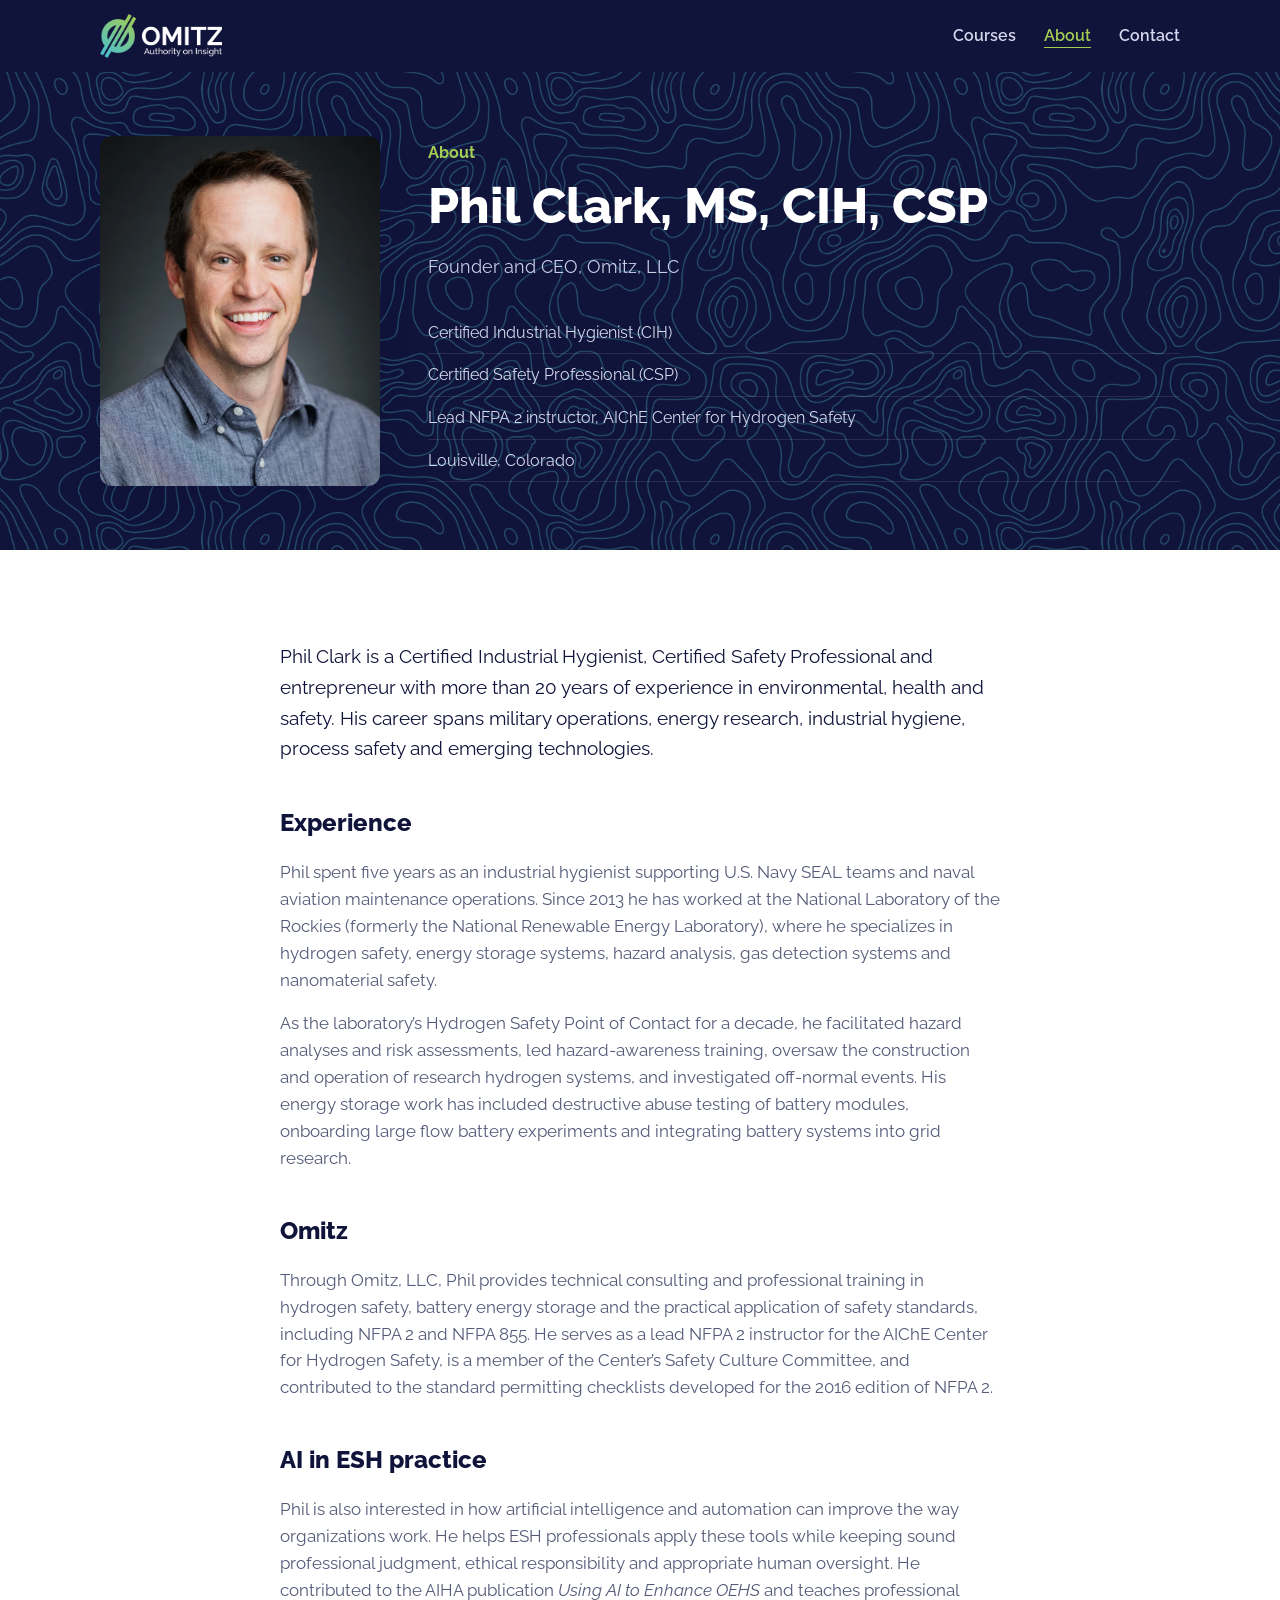
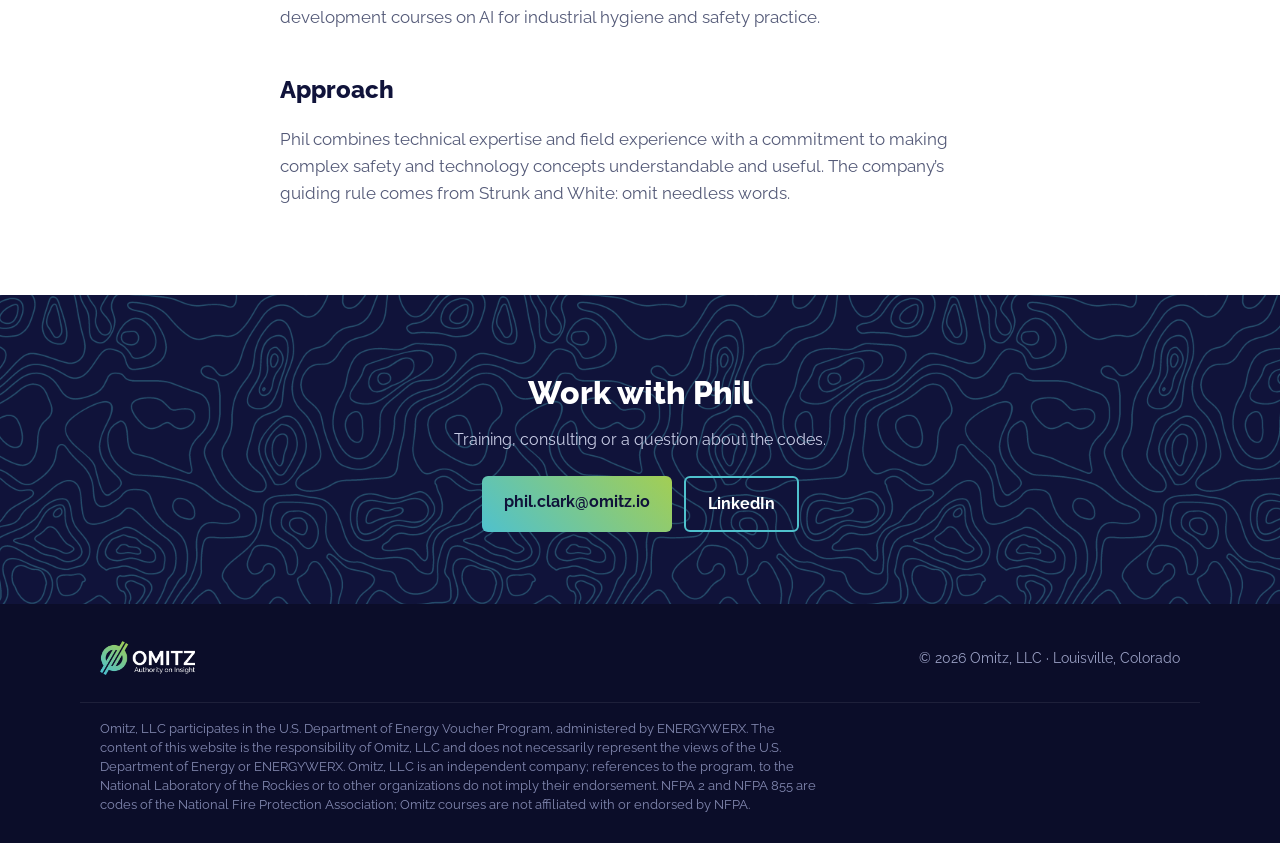
==== about.html @ b2343c56 "Professional rewrite: deeper course pages, about page, DOE Voucher disclaimer Co-Authored-By: Claude" ====
<!doctype html>
<html lang="en">
<head>
  <meta charset="utf-8">
  <meta name="viewport" content="width=device-width, initial-scale=1">
  <title>About Phil Clark, MS, CIH, CSP | Omitz</title>
  <meta name="description" content="Phil Clark, MS, CIH, CSP, founder and CEO of Omitz, LLC: more than 20 years in environmental, health and safety, specializing in hydrogen safety and energy storage.">
  <meta property="og:title" content="About Phil Clark | Omitz">
  <meta property="og:description" content="Founder and CEO of Omitz, LLC. Certified Industrial Hygienist and Certified Safety Professional specializing in hydrogen safety and energy storage.">
  <meta property="og:type" content="profile">
  <meta property="og:url" content="https://omitz.io/about.html">
  <meta property="og:image" content="https://omitz.io/assets/phil-clark.webp">
  <link rel="canonical" href="https://omitz.io/about.html">
  <link rel="icon" type="image/png" href="assets/favicon.png">
  <link rel="preconnect" href="https://fonts.googleapis.com">
  <link rel="preconnect" href="https://fonts.gstatic.com" crossorigin>
  <link href="https://fonts.googleapis.com/css2?family=Raleway:wght@400;600;700;800&display=swap" rel="stylesheet">
  <link rel="stylesheet" href="style.css">
</head>
<body>
  <a class="skip-link" href="#main">Skip to content</a>
  <header class="site-header">
    <div class="wrap">
      <a class="logo" href="index.html"><img src="assets/logo-white.png" alt="Omitz, Authority on Insight" width="160" height="57"></a>
      <nav aria-label="Main navigation">
        <a href="training.html">Courses</a>
        <a href="about.html" aria-current="page">About</a>
        <a href="#contact">Contact</a>
      </nav>
    </div>
  </header>
  <main id="main">
    <section class="hero bio-hero">
      <div class="wrap bio-grid">
        <img class="headshot" src="assets/phil-clark.webp" alt="Phil Clark" width="800" height="1200" fetchpriority="high">
        <div>
          <p class="eyebrow">About</p>
          <h1>Phil Clark, MS, CIH, CSP</h1>
          <p class="lede">Founder and CEO, Omitz, LLC</p>
          <ul class="bio-facts">
            <li>Certified Industrial Hygienist (CIH)</li>
            <li>Certified Safety Professional (CSP)</li>
            <li>Lead NFPA 2 instructor, AIChE Center for Hydrogen Safety</li>
            <li>Louisville, Colorado</li>
          </ul>
        </div>
      </div>
    </section>

    <section class="bio">
      <div class="wrap bio-body">
        <p>Phil Clark is a Certified Industrial Hygienist, Certified Safety Professional and entrepreneur with more than 20 years of experience in environmental, health and safety. His career spans military operations, energy research, industrial hygiene, process safety and emerging technologies.</p>

        <h2>Experience</h2>
        <p>Phil spent five years as an industrial hygienist supporting U.S. Navy SEAL teams and naval aviation maintenance operations. Since 2013 he has worked at the National Laboratory of the Rockies (formerly the National Renewable Energy Laboratory), where he specializes in hydrogen safety, energy storage systems, hazard analysis, gas detection systems and nanomaterial safety.</p>
        <p>As the laboratory&rsquo;s Hydrogen Safety Point of Contact for a decade, he facilitated hazard analyses and risk assessments, led hazard-awareness training, oversaw the construction and operation of research hydrogen systems, and investigated off-normal events. His energy storage work has included destructive abuse testing of battery modules, onboarding large flow battery experiments and integrating battery systems into grid research.</p>

        <h2>Omitz</h2>
        <p>Through Omitz, LLC, Phil provides technical consulting and professional training in hydrogen safety, battery energy storage and the practical application of safety standards, including NFPA 2 and NFPA 855. He serves as a lead NFPA 2 instructor for the AIChE Center for Hydrogen Safety, is a member of the Center&rsquo;s Safety Culture Committee, and contributed to the standard permitting checklists developed for the 2016 edition of NFPA 2.</p>

        <h2>AI in ESH practice</h2>
        <p>Phil is also interested in how artificial intelligence and automation can improve the way organizations work. He helps ESH professionals apply these tools while keeping sound professional judgment, ethical responsibility and appropriate human oversight. He contributed to the AIHA publication <em>Using AI to Enhance OEHS</em> and teaches professional development courses on AI for industrial hygiene and safety practice.</p>

        <h2>Approach</h2>
        <p>Phil combines technical expertise and field experience with a commitment to making complex safety and technology concepts understandable and useful. The company&rsquo;s guiding rule comes from Strunk and White: omit needless words.</p>
      </div>
    </section>

    <section id="contact" class="contact">
      <div class="wrap">
        <h2>Work with Phil</h2>
        <p>Training, consulting or a question about the codes.</p>
        <div class="actions centered">
          <a class="button" href="mailto:phil.clark@omitz.io">phil.clark@omitz.io</a>
          <a class="button ghost" href="https://www.linkedin.com/in/omitz">LinkedIn</a>
        </div>
      </div>
    </section>
  </main>
  <footer class="site-footer">
    <div class="wrap">
      <a href="index.html"><img src="assets/logo-white.png" alt="Omitz home" width="120" height="43"></a>
      <p>&copy; <span id="year">2026</span> Omitz, LLC &middot; Louisville, Colorado</p>
    </div>
    <div class="wrap footer-note">
      <p>Omitz, LLC participates in the U.S. Department of Energy Voucher Program, administered by ENERGYWERX. The content of this website is the responsibility of Omitz, LLC and does not necessarily represent the views of the U.S. Department of Energy or ENERGYWERX. Omitz, LLC is an independent company; references to the program, to the National Laboratory of the Rockies or to other organizations do not imply their endorsement. NFPA 2 and NFPA 855 are codes of the National Fire Protection Association; Omitz courses are not affiliated with or endorsed by NFPA.</p>
    </div>
  </footer>
  <script>document.getElementById('year').textContent = new Date().getFullYear();</script>
</body>
</html>
---- style.css ----
:root {
  --navy: #10133A;
  --navy-2: #181c4d;
  --green: #A3CE53;
  --teal: #4FC1CD;
  --grad: linear-gradient(45deg, var(--teal), var(--green));
  --ink: #10133A;
  --muted: #545a78;
  --bg: #ffffff;
  --panel: #f4f7f8;
  --line: #e1e6ea;
  --max: 1120px;
}
* { box-sizing: border-box; }
html { scroll-padding-top: 96px; }
:focus-visible { outline: 3px solid var(--teal); outline-offset: 4px; }
.skip-link { position: fixed; top: 8px; left: 8px; z-index: 20; padding: 10px 16px; background: #fff; transform: translateY(-160%); }
.skip-link:focus { transform: translateY(0); }
body {
  margin: 0;
  font-family: "Raleway", system-ui, -apple-system, "Segoe UI", Roboto, sans-serif;
  color: var(--ink);
  background: var(--bg);
  line-height: 1.6;
}
img { max-width: 100%; display: block; }
a { color: #1f8c97; }
.wrap { max-width: var(--max); margin: 0 auto; padding: 0 20px; }

.site-header { background: var(--navy); position: sticky; top: 0; z-index: 10; }
.site-header .wrap { display: flex; align-items: center; justify-content: space-between; height: 72px; }
.logo img { height: 44px; width: auto; }
nav a { margin-left: 24px; color: #d6d9ee; text-decoration: none; font-weight: 600; }
nav a:hover { color: var(--green); }
nav a[aria-current="page"] { color: var(--green); text-decoration: underline; text-underline-offset: 6px; }

.hero {
  background: url("assets/topo.png") center / 900px repeat, var(--navy);
  color: #fff;
  padding: 80px 0;
}
.hero-grid { display: grid; grid-template-columns: 1.4fr 1fr; gap: 48px; align-items: center; }
.hero-img { justify-self: center; max-height: 420px; width: auto; height: auto; border-radius: 12px; filter: drop-shadow(0 20px 40px rgba(0,0,0,.35)); }
.eyebrow { color: var(--green); font-weight: 700; margin: 0 0 12px; }
h1 { font-size: clamp(2rem, 4.2vw, 3.1rem); line-height: 1.15; margin: 0 0 18px; font-weight: 800; }
.grad { background: var(--grad); -webkit-background-clip: text; background-clip: text; color: transparent; }
.lede { font-size: 1.15rem; color: #c9cde6; max-width: 56ch; margin: 0 0 30px; }
.actions { display: flex; flex-wrap: wrap; gap: 12px; }
.button { display: inline-block; padding: 13px 22px; border-radius: 6px; background: var(--grad); color: var(--navy); text-decoration: none; font-weight: 700; }
.button.ghost { background: transparent; color: #fff; border: 2px solid var(--teal); }

section { padding: 72px 0; }
.kicker { margin: 0 0 4px; color: #1f8c97; font-weight: 700; text-transform: uppercase; letter-spacing: .1em; font-size: .8rem; }
h2 { font-size: 2rem; margin: 0 0 28px; font-weight: 800; }

.cards { display: grid; grid-template-columns: repeat(auto-fit, minmax(290px, 1fr)); gap: 24px; }
.card { border: 1px solid var(--line); border-radius: 12px; overflow: hidden; background: #fff; display: flex; flex-direction: column; box-shadow: 0 2px 10px rgba(16,19,58,.05); }
.card > img, .card-art { height: 190px; width: 100%; object-fit: cover; }
.card-art { background: url("assets/topo.png") center / 500px, var(--navy); display: grid; place-items: center; }
.card-art img { height: 116px; width: auto; }
.card-body { padding: 22px 24px 24px; border-top: 4px solid; border-image: var(--grad) 1; flex: 1; }
.card h3 { margin: 4px 0 10px; font-size: 1.2rem; font-weight: 700; }
.card p { margin: 0 0 12px; color: var(--muted); }
.card .tag { font-size: .78rem; text-transform: uppercase; letter-spacing: .1em; color: #1f8c97; font-weight: 700; }
.card .formats { color: var(--ink); font-weight: 600; font-size: .95rem; }

.insight { background: var(--panel); }
.insight-grid { display: grid; grid-template-columns: 1fr 1fr; gap: 28px; }
figure { margin: 0; }
figure img { border-radius: 12px; width: 100%; height: auto; aspect-ratio: 16 / 10; object-fit: cover; background: var(--navy); }
figcaption { margin-top: 10px; color: var(--muted); font-size: .95rem; }

.about-grid { display: grid; grid-template-columns: auto 1fr; gap: 40px; align-items: center; }
.about p { max-width: 65ch; font-size: 1.05rem; color: var(--muted); }
.about h2 { margin-bottom: 12px; }

.contact { background: url("assets/topo.png") center / 900px, var(--navy); color: #fff; text-align: center; }
.contact h2 { margin-bottom: 8px; }
.contact p { color: #c9cde6; margin: 0 0 24px; }

.site-footer { background: #0b0d29; color: #9aa0c4; padding: 28px 0; font-size: .9rem; }
.site-footer .wrap { display: flex; align-items: center; justify-content: space-between; gap: 16px; }
.site-footer img { height: 34px; width: auto; }
.site-footer .footer-note { display: block; margin-top: 18px; padding-top: 16px; border-top: 1px solid rgba(255,255,255,.08); }
.site-footer .footer-note p { margin: 0; max-width: 90ch; font-size: .8rem; line-height: 1.5; color: #8288b0; }

.training-hero h1 { max-width: 20ch; }
.training-hero .lede { max-width: 65ch; }
.course-nav { display: grid; grid-template-columns: repeat(3, 1fr); gap: 16px; margin-top: 36px; }
.course-nav a { margin: 0; padding: 20px; border: 1px solid #59618b; border-radius: 10px; background: var(--navy-2); color: #fff; font-size: 1.1rem; text-decoration: none; }
.course-nav span { display: block; margin-top: 4px; font-size: .85rem; color: #c9cde6; font-weight: 400; }
.course-nav a:hover { border-color: var(--teal); }
.course-grid { display: grid; grid-template-columns: 1.2fr 1fr; gap: 64px; align-items: center; }
.course-copy { min-width: 0; }
.course-copy h2 { line-height: 1.2; margin-bottom: 20px; }
.course-copy h3 { font-size: 1rem; margin: 24px 0 8px; }
.course-copy p { color: var(--muted); }
.course-copy .course-intro { font-size: 1.15rem; }
.course-copy .course-format { display: inline-block; margin: 0 0 8px; padding: 6px 12px; border-radius: 5px; background: #e8f3ed; color: var(--ink); font-size: .9rem; font-weight: 700; }
.course-topics { padding-left: 22px; color: var(--muted); }
.course-topics li { margin: 8px 0; }
.course-copy .button { margin-top: 12px; }
.course-panel { background: var(--panel); }
.course-formats { margin: 0; }
.course-formats > div { display: flex; justify-content: space-between; gap: 20px; padding: 12px 0; border-bottom: 1px solid var(--line); }
.course-formats dt { font-weight: 600; }
.course-formats dd { margin: 0; text-align: right; color: var(--muted); }
.course-visual img { aspect-ratio: 4 / 3; }
.course-brand { padding: 64px 36px; border-radius: 12px; background: url("assets/topo.png") center / 700px, var(--navy); color: #fff; }
.course-brand img { width: 100px; height: auto; margin-bottom: 28px; }
.course-brand p { margin: 0; font-size: clamp(1.7rem, 3vw, 2.5rem); font-weight: 800; line-height: 1.25; }
.course-question { align-self: center; margin-top: 12px; font-weight: 600; }

.actions.centered { justify-content: center; }

.credentials { padding: 36px 0; background: var(--navy-2); color: #fff; border-top: 1px solid rgba(255,255,255,.06); }
.credential-grid { display: grid; grid-template-columns: repeat(4, 1fr); gap: 28px; }
.credential-grid strong { display: block; font-size: 1.25rem; font-weight: 800; background: var(--grad); -webkit-background-clip: text; background-clip: text; color: transparent; }
.credential-grid span { display: block; margin-top: 4px; color: #c9cde6; font-size: .92rem; line-height: 1.45; }

.service-grid { display: grid; grid-template-columns: repeat(3, 1fr); gap: 32px; }
.service-grid article { padding-top: 20px; border-top: 4px solid; border-image: var(--grad) 1; }
.service-grid h3 { margin: 0 0 10px; font-size: 1.2rem; }
.service-grid p { margin: 0 0 14px; color: var(--muted); }
.service-grid a { font-weight: 700; }

.testimonials { padding: 56px 0; }
.quote-grid { display: grid; grid-template-columns: 1fr 1fr; gap: 32px; }
.quote-grid blockquote { margin: 0; padding: 4px 0 4px 24px; border-left: 4px solid var(--teal); }
.quote-grid p { margin: 0 0 10px; font-size: 1.2rem; font-weight: 600; line-height: 1.45; }
.quote-grid footer { color: var(--muted); font-size: .92rem; }

.headshot { border-radius: 12px; object-fit: cover; aspect-ratio: 4 / 5; height: auto; box-shadow: 0 10px 30px rgba(16,19,58,.18); }
.about-grid .headshot { width: 260px; }
.about-grid { align-items: start; }
.about .role { margin: -4px 0 16px; font-weight: 700; color: var(--ink); }
.about a { font-weight: 700; }

.outline { margin-top: 40px; border: 1px solid var(--line); border-radius: 10px; background: #fff; }
.outline summary { cursor: pointer; padding: 16px 22px; font-weight: 700; }
.outline dl { margin: 0; padding: 0 22px 18px; }
.outline dt { margin-top: 14px; font-weight: 700; }
.outline dd { margin: 4px 0 0; color: var(--muted); }
.pricing { display: grid; grid-template-columns: 1fr 1fr auto; gap: 28px; align-items: center; margin-top: 24px; padding: 22px 24px; border-radius: 10px; background: var(--navy); color: #fff; }
.pricing strong { display: block; font-size: 1.6rem; font-weight: 800; color: var(--green); }
.pricing span { display: block; color: #c9cde6; font-size: .92rem; line-height: 1.45; }

.course-brand span { display: block; margin: 16px 0 24px; color: #c9cde6; }
.course-brand .button { font-size: .95rem; }

.included { background: var(--panel); }
.included-grid { list-style: none; margin: 0; padding: 0; display: grid; grid-template-columns: repeat(4, 1fr); gap: 24px; }
.included-grid li { color: var(--muted); }
.included-grid strong { display: block; margin-bottom: 6px; color: var(--ink); }

.bio-hero { padding: 64px 0; }
.bio-grid { display: grid; grid-template-columns: 280px 1fr; gap: 48px; align-items: center; }
.bio-grid .headshot { width: 280px; }
.bio-facts { margin: 0; padding: 0; list-style: none; color: #d6d9ee; }
.bio-facts li { padding: 8px 0; border-bottom: 1px solid rgba(255,255,255,.1); }
.bio-body { max-width: 760px; }
.bio-body > p:first-child { font-size: 1.2rem; color: var(--ink); }
.bio-body p { color: var(--muted); font-size: 1.05rem; }
.bio-body h2 { margin: 40px 0 12px; font-size: 1.5rem; }

@media (max-width: 820px) {
  .hero-grid, .insight-grid, .course-grid { grid-template-columns: 1fr; }
  .course-grid { gap: 32px; }
  .hero-img { max-height: 300px; }
  .about-grid { grid-template-columns: 1fr; gap: 16px; }
  .about-grid > img { width: 80px; height: auto; }
  .about-grid .headshot { width: 200px; }
  .credential-grid, .included-grid { grid-template-columns: 1fr 1fr; }
  .service-grid, .quote-grid { grid-template-columns: 1fr; }
  .pricing { grid-template-columns: 1fr; gap: 16px; }
  .bio-grid { grid-template-columns: 1fr; gap: 28px; }
  .bio-grid .headshot { width: 200px; }
}
@media (max-width: 560px) {
  nav a { margin-left: 14px; font-size: .95rem; }
  .logo img { height: 34px; }
  .hero { padding: 52px 0; }
  .course-nav { grid-template-columns: 1fr; gap: 10px; }
  .course-nav a { padding: 14px 18px; }
  .course-formats > div { flex-direction: column; gap: 2px; }
  .course-formats dd { text-align: left; }
}
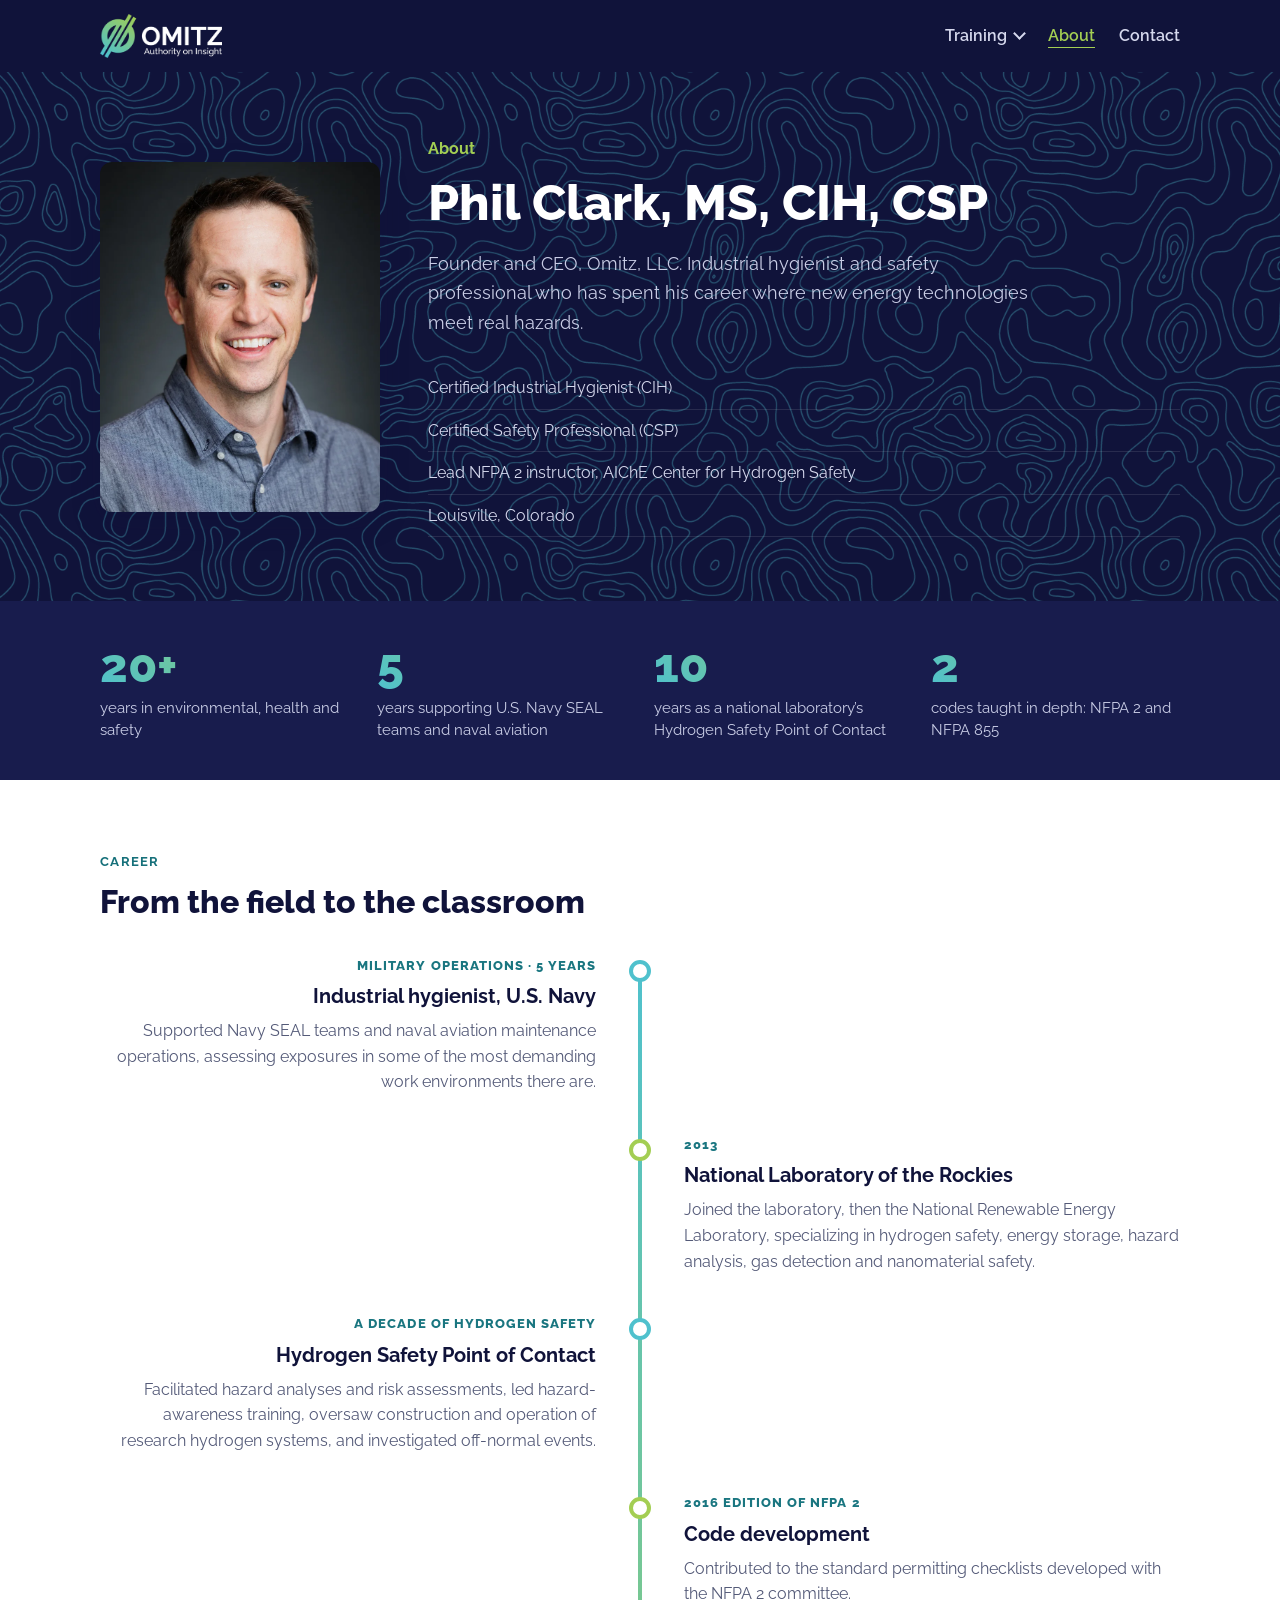
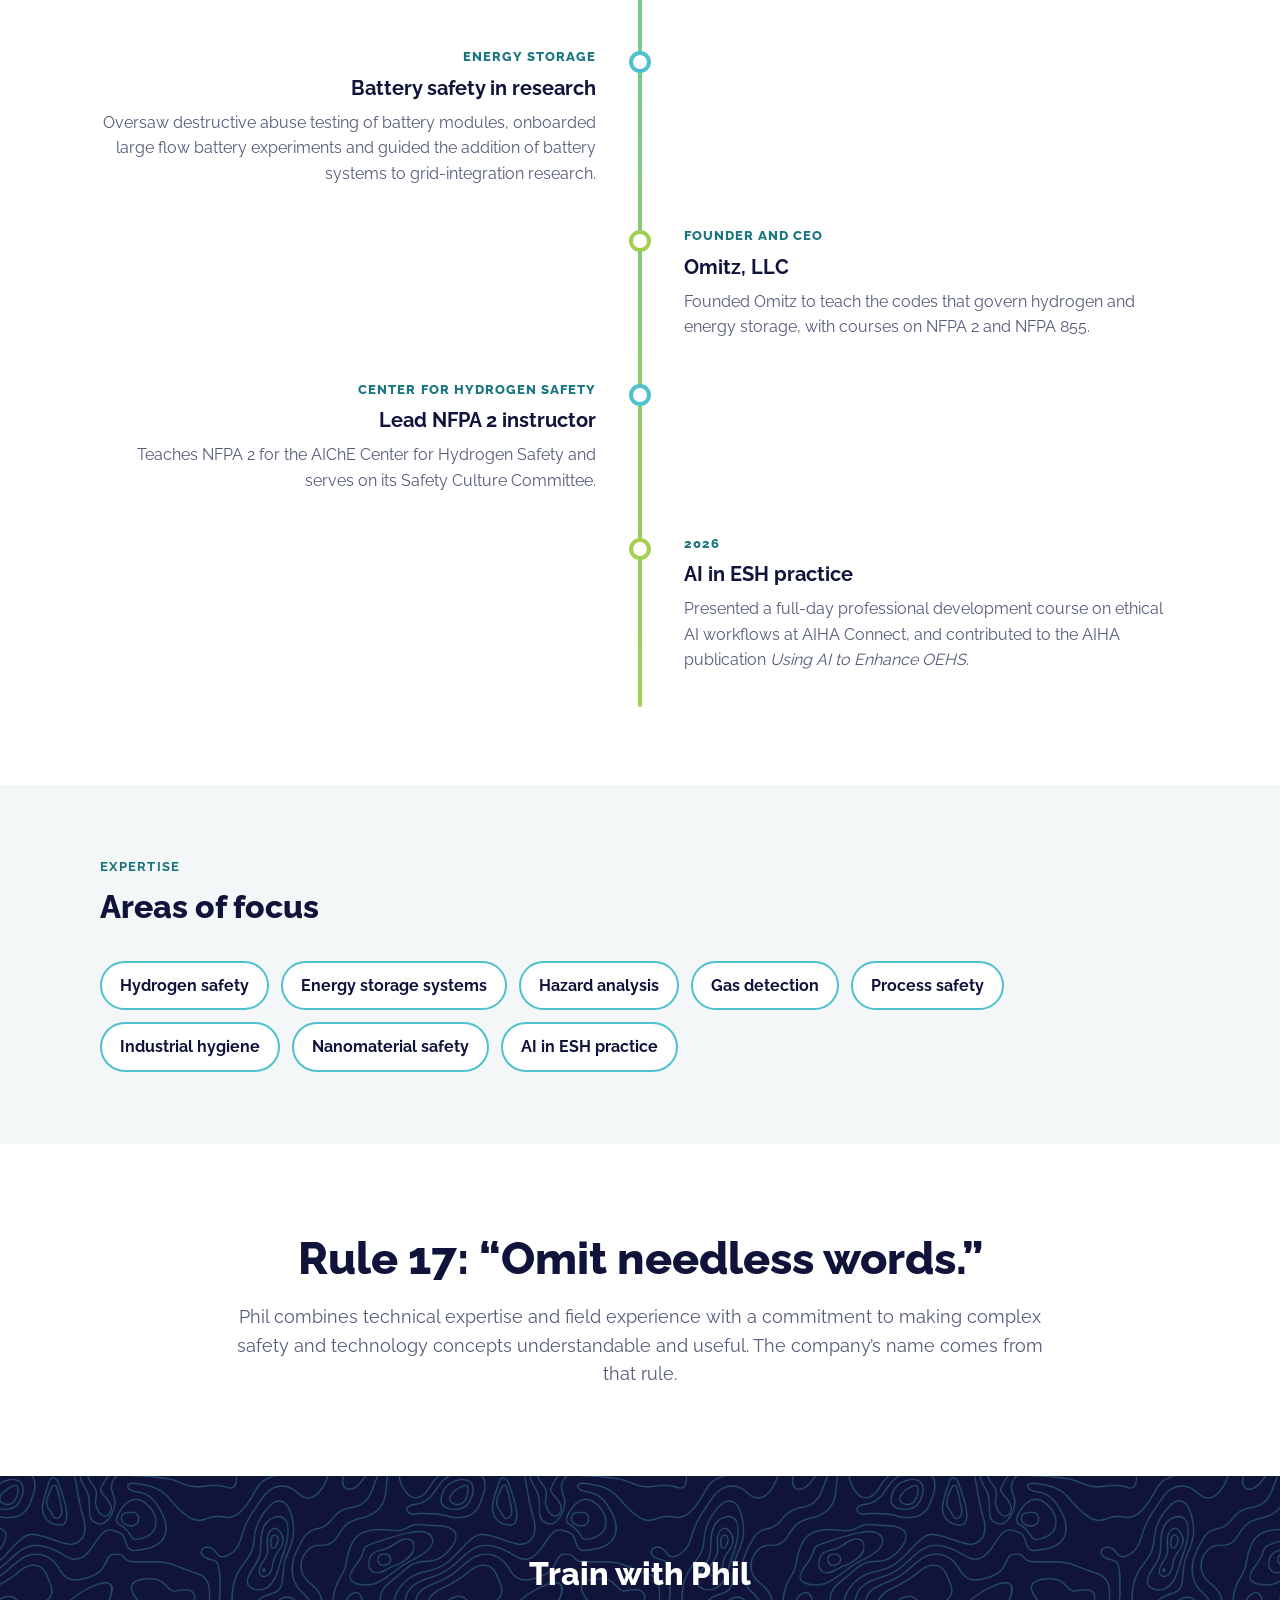
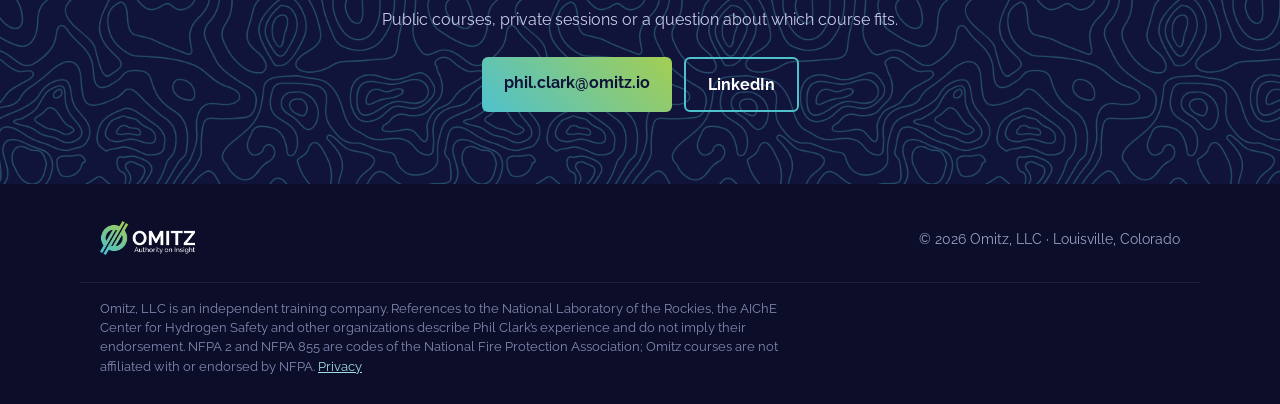
==== commit 359494ed: "Training-only site: course pages with Training menu, about timeline, privacy, accessibility and SEO " ====
--- a/about.html
+++ b/about.html
@@ -3,19 +3,91 @@
 <head>
   <meta charset="utf-8">
   <meta name="viewport" content="width=device-width, initial-scale=1">
-  <title>About Phil Clark, MS, CIH, CSP | Omitz</title>
-  <meta name="description" content="Phil Clark, MS, CIH, CSP, founder and CEO of Omitz, LLC: more than 20 years in environmental, health and safety, specializing in hydrogen safety and energy storage.">
-  <meta property="og:title" content="About Phil Clark | Omitz">
-  <meta property="og:description" content="Founder and CEO of Omitz, LLC. Certified Industrial Hygienist and Certified Safety Professional specializing in hydrogen safety and energy storage.">
-  <meta property="og:type" content="profile">
+  <title>Phil Clark, MS, CIH, CSP: Hydrogen and Energy Storage Safety Instructor | Omitz</title>
+  <meta name="description" content="Phil Clark, MS, CIH, CSP: 20+ years in EHS, hydrogen safety at a national laboratory since 2013, lead NFPA 2 instructor for the AIChE Center for Hydrogen Safety, founder of Omitz.">
+  <meta property="og:title" content="Phil Clark, MS, CIH, CSP: Hydrogen and Energy Storage Safety Instructor | Omitz">
+  <meta property="og:description" content="Phil Clark, MS, CIH, CSP: 20+ years in EHS, hydrogen safety at a national laboratory since 2013, lead NFPA 2 instructor for the AIChE Center for Hydrogen Safety, founder of Omitz.">
+  <meta property="og:type" content="website">
   <meta property="og:url" content="https://omitz.io/about.html">
-  <meta property="og:image" content="https://omitz.io/assets/phil-clark.webp">
+  <meta property="og:image" content="https://omitz.io/assets/og-image.jpg">
+  <meta property="og:image:width" content="1200">
+  <meta property="og:image:height" content="630">
+  <meta property="og:site_name" content="Omitz">
+  <meta name="twitter:card" content="summary_large_image">
   <link rel="canonical" href="https://omitz.io/about.html">
   <link rel="icon" type="image/png" href="assets/favicon.png">
-  <link rel="preconnect" href="https://fonts.googleapis.com">
-  <link rel="preconnect" href="https://fonts.gstatic.com" crossorigin>
-  <link href="https://fonts.googleapis.com/css2?family=Raleway:wght@400;600;700;800&display=swap" rel="stylesheet">
+  <link rel="preload" href="assets/fonts/raleway-latin.woff2" as="font" type="font/woff2" crossorigin>
   <link rel="stylesheet" href="style.css">
+  <script type="application/ld+json">
+{
+ "@context": "https://schema.org",
+ "@graph": [
+  {
+   "@type": "ProfilePage",
+   "url": "https://omitz.io/about.html",
+   "mainEntity": {
+    "@id": "https://omitz.io/#phil"
+   }
+  },
+  {
+   "@type": "Person",
+   "@id": "https://omitz.io/#phil",
+   "name": "Phil Clark",
+   "honorificSuffix": "MS, CIH, CSP",
+   "jobTitle": "Founder and CEO",
+   "worksFor": {
+    "@id": "https://omitz.io/#org"
+   },
+   "image": "https://omitz.io/assets/phil-clark.webp",
+   "url": "https://omitz.io/about.html",
+   "hasCredential": [
+    {
+     "@type": "EducationalOccupationalCredential",
+     "name": "Certified Industrial Hygienist (CIH)"
+    },
+    {
+     "@type": "EducationalOccupationalCredential",
+     "name": "Certified Safety Professional (CSP)"
+    }
+   ],
+   "knowsAbout": [
+    "Hydrogen safety",
+    "NFPA 2",
+    "NFPA 855",
+    "Battery energy storage systems",
+    "Industrial hygiene",
+    "Process safety",
+    "Gas detection",
+    "AI in environmental, health and safety practice"
+   ],
+   "sameAs": [
+    "https://www.linkedin.com/in/omitz"
+   ]
+  },
+  {
+   "@type": "EducationalOrganization",
+   "@id": "https://omitz.io/#org",
+   "name": "Omitz, LLC",
+   "url": "https://omitz.io/",
+   "logo": "https://omitz.io/assets/logo.png",
+   "slogan": "Authority on Insight",
+   "email": "phil.clark@omitz.io",
+   "address": {
+    "@type": "PostalAddress",
+    "addressLocality": "Louisville",
+    "addressRegion": "CO",
+    "addressCountry": "US"
+   },
+   "founder": {
+    "@id": "https://omitz.io/#phil"
+   },
+   "sameAs": [
+    "https://www.linkedin.com/in/omitz"
+   ]
+  }
+ ]
+}
+  </script>
 </head>
 <body>
   <a class="skip-link" href="#main">Skip to content</a>
@@ -23,7 +95,14 @@
     <div class="wrap">
       <a class="logo" href="index.html"><img src="assets/logo-white.png" alt="Omitz, Authority on Insight" width="160" height="57"></a>
       <nav aria-label="Main navigation">
-        <a href="training.html">Courses</a>
+        <div class="nav-menu">
+          <button type="button" class="nav-toggle" aria-expanded="false" aria-controls="training-menu">Training</button>
+          <ul id="training-menu" class="nav-dropdown">
+            <li><a href="nfpa-2.html">NFPA 2<span>Hydrogen</span></a></li>
+            <li><a href="nfpa-855.html">NFPA 855<span>Energy storage</span></a></li>
+            <li><a href="ai-ethics.html">Ethical AI for ESH<span>Professional practice</span></a></li>
+          </ul>
+        </div>
         <a href="about.html" aria-current="page">About</a>
         <a href="#contact">Contact</a>
       </nav>
@@ -36,7 +115,7 @@
         <div>
           <p class="eyebrow">About</p>
           <h1>Phil Clark, MS, CIH, CSP</h1>
-          <p class="lede">Founder and CEO, Omitz, LLC</p>
+          <p class="lede">Founder and CEO, Omitz, LLC. Industrial hygienist and safety professional who has spent his career where new energy technologies meet real hazards.</p>
           <ul class="bio-facts">
             <li>Certified Industrial Hygienist (CIH)</li>
             <li>Certified Safety Professional (CSP)</li>
@@ -47,29 +126,94 @@
       </div>
     </section>
 
-    <section class="bio">
-      <div class="wrap bio-body">
-        <p>Phil Clark is a Certified Industrial Hygienist, Certified Safety Professional and entrepreneur with more than 20 years of experience in environmental, health and safety. His career spans military operations, energy research, industrial hygiene, process safety and emerging technologies.</p>
-
-        <h2>Experience</h2>
-        <p>Phil spent five years as an industrial hygienist supporting U.S. Navy SEAL teams and naval aviation maintenance operations. Since 2013 he has worked at the National Laboratory of the Rockies (formerly the National Renewable Energy Laboratory), where he specializes in hydrogen safety, energy storage systems, hazard analysis, gas detection systems and nanomaterial safety.</p>
-        <p>As the laboratory&rsquo;s Hydrogen Safety Point of Contact for a decade, he facilitated hazard analyses and risk assessments, led hazard-awareness training, oversaw the construction and operation of research hydrogen systems, and investigated off-normal events. His energy storage work has included destructive abuse testing of battery modules, onboarding large flow battery experiments and integrating battery systems into grid research.</p>
-
-        <h2>Omitz</h2>
-        <p>Through Omitz, LLC, Phil provides technical consulting and professional training in hydrogen safety, battery energy storage and the practical application of safety standards, including NFPA 2 and NFPA 855. He serves as a lead NFPA 2 instructor for the AIChE Center for Hydrogen Safety, is a member of the Center&rsquo;s Safety Culture Committee, and contributed to the standard permitting checklists developed for the 2016 edition of NFPA 2.</p>
-
-        <h2>AI in ESH practice</h2>
-        <p>Phil is also interested in how artificial intelligence and automation can improve the way organizations work. He helps ESH professionals apply these tools while keeping sound professional judgment, ethical responsibility and appropriate human oversight. He contributed to the AIHA publication <em>Using AI to Enhance OEHS</em> and teaches professional development courses on AI for industrial hygiene and safety practice.</p>
-
-        <h2>Approach</h2>
-        <p>Phil combines technical expertise and field experience with a commitment to making complex safety and technology concepts understandable and useful. The company&rsquo;s guiding rule comes from Strunk and White: omit needless words.</p>
+    <section class="stats" aria-label="Career highlights">
+      <div class="wrap stat-grid">
+        <div><strong>20+</strong><span>years in environmental, health and safety</span></div>
+        <div><strong>5</strong><span>years supporting U.S. Navy SEAL teams and naval aviation</span></div>
+        <div><strong>10</strong><span>years as a national laboratory&rsquo;s Hydrogen Safety Point of Contact</span></div>
+        <div><strong>2</strong><span>codes taught in depth: NFPA 2 and NFPA 855</span></div>
+      </div>
+    </section>
+
+    <section class="career">
+      <div class="wrap">
+        <p class="kicker">Career</p>
+        <h2>From the field to the classroom</h2>
+        <ol class="timeline">
+          <li>
+            <p class="when">Military operations &middot; 5 years</p>
+            <h3>Industrial hygienist, U.S. Navy</h3>
+            <p>Supported Navy SEAL teams and naval aviation maintenance operations, assessing exposures in some of the most demanding work environments there are.</p>
+          </li>
+          <li>
+            <p class="when">2013</p>
+            <h3>National Laboratory of the Rockies</h3>
+            <p>Joined the laboratory, then the National Renewable Energy Laboratory, specializing in hydrogen safety, energy storage, hazard analysis, gas detection and nanomaterial safety.</p>
+          </li>
+          <li>
+            <p class="when">A decade of hydrogen safety</p>
+            <h3>Hydrogen Safety Point of Contact</h3>
+            <p>Facilitated hazard analyses and risk assessments, led hazard-awareness training, oversaw construction and operation of research hydrogen systems, and investigated off-normal events.</p>
+          </li>
+          <li>
+            <p class="when">2016 edition of NFPA 2</p>
+            <h3>Code development</h3>
+            <p>Contributed to the standard permitting checklists developed with the NFPA 2 committee.</p>
+          </li>
+          <li>
+            <p class="when">Energy storage</p>
+            <h3>Battery safety in research</h3>
+            <p>Oversaw destructive abuse testing of battery modules, onboarded large flow battery experiments and guided the addition of battery systems to grid-integration research.</p>
+          </li>
+          <li>
+            <p class="when">Founder and CEO</p>
+            <h3>Omitz, LLC</h3>
+            <p>Founded Omitz to teach the codes that govern hydrogen and energy storage, with courses on NFPA 2 and NFPA 855.</p>
+          </li>
+          <li>
+            <p class="when">Center for Hydrogen Safety</p>
+            <h3>Lead NFPA 2 instructor</h3>
+            <p>Teaches NFPA 2 for the AIChE Center for Hydrogen Safety and serves on its Safety Culture Committee.</p>
+          </li>
+          <li>
+            <p class="when">2026</p>
+            <h3>AI in ESH practice</h3>
+            <p>Presented a full-day professional development course on ethical AI workflows at AIHA Connect, and contributed to the AIHA publication <em>Using AI to Enhance OEHS</em>.</p>
+          </li>
+        </ol>
+      </div>
+    </section>
+
+    <section class="expertise course-panel">
+      <div class="wrap">
+        <p class="kicker">Expertise</p>
+        <h2>Areas of focus</h2>
+        <ul class="chips">
+          <li>Hydrogen safety</li>
+          <li>Energy storage systems</li>
+          <li>Hazard analysis</li>
+          <li>Gas detection</li>
+          <li>Process safety</li>
+          <li>Industrial hygiene</li>
+          <li>Nanomaterial safety</li>
+          <li>AI in ESH practice</li>
+        </ul>
+      </div>
+    </section>
+
+    <section class="approach">
+      <div class="wrap">
+        <blockquote class="pull">
+          <p>Rule 17: &ldquo;Omit needless words.&rdquo;</p>
+          <footer>Phil combines technical expertise and field experience with a commitment to making complex safety and technology concepts understandable and useful. The company&rsquo;s name comes from that rule.</footer>
+        </blockquote>
       </div>
     </section>
 
     <section id="contact" class="contact">
       <div class="wrap">
-        <h2>Work with Phil</h2>
-        <p>Training, consulting or a question about the codes.</p>
+        <h2>Train with Phil</h2>
+        <p>Public courses, private sessions or a question about which course fits.</p>
         <div class="actions centered">
           <a class="button" href="mailto:phil.clark@omitz.io">phil.clark@omitz.io</a>
           <a class="button ghost" href="https://www.linkedin.com/in/omitz">LinkedIn</a>
@@ -80,12 +224,12 @@
   <footer class="site-footer">
     <div class="wrap">
       <a href="index.html"><img src="assets/logo-white.png" alt="Omitz home" width="120" height="43"></a>
-      <p>&copy; <span id="year">2026</span> Omitz, LLC &middot; Louisville, Colorado</p>
+      <p>&copy; <span data-year>2026</span> Omitz, LLC &middot; Louisville, Colorado</p>
     </div>
     <div class="wrap footer-note">
-      <p>Omitz, LLC participates in the U.S. Department of Energy Voucher Program, administered by ENERGYWERX. The content of this website is the responsibility of Omitz, LLC and does not necessarily represent the views of the U.S. Department of Energy or ENERGYWERX. Omitz, LLC is an independent company; references to the program, to the National Laboratory of the Rockies or to other organizations do not imply their endorsement. NFPA 2 and NFPA 855 are codes of the National Fire Protection Association; Omitz courses are not affiliated with or endorsed by NFPA.</p>
+      <p>Omitz, LLC is an independent training company. References to the National Laboratory of the Rockies, the AIChE Center for Hydrogen Safety and other organizations describe Phil Clark&rsquo;s experience and do not imply their endorsement. NFPA 2 and NFPA 855 are codes of the National Fire Protection Association; Omitz courses are not affiliated with or endorsed by NFPA. <a href="privacy.html">Privacy</a></p>
     </div>
   </footer>
-  <script>document.getElementById('year').textContent = new Date().getFullYear();</script>
+  <script src="site.js" defer></script>
 </body>
 </html>
--- a/style.css
+++ b/style.css
@@ -24,7 +24,7 @@
   line-height: 1.6;
 }
 img { max-width: 100%; display: block; }
-a { color: #1f8c97; }
+a { color: #16707a; }
 .wrap { max-width: var(--max); margin: 0 auto; padding: 0 20px; }
 
 .site-header { background: var(--navy); position: sticky; top: 0; z-index: 10; }
@@ -50,7 +50,7 @@
 .button.ghost { background: transparent; color: #fff; border: 2px solid var(--teal); }
 
 section { padding: 72px 0; }
-.kicker { margin: 0 0 4px; color: #1f8c97; font-weight: 700; text-transform: uppercase; letter-spacing: .1em; font-size: .8rem; }
+.kicker { margin: 0 0 4px; color: #16707a; font-weight: 700; text-transform: uppercase; letter-spacing: .1em; font-size: .8rem; }
 h2 { font-size: 2rem; margin: 0 0 28px; font-weight: 800; }
 
 .cards { display: grid; grid-template-columns: repeat(auto-fit, minmax(290px, 1fr)); gap: 24px; }
@@ -61,7 +61,7 @@
 .card-body { padding: 22px 24px 24px; border-top: 4px solid; border-image: var(--grad) 1; flex: 1; }
 .card h3 { margin: 4px 0 10px; font-size: 1.2rem; font-weight: 700; }
 .card p { margin: 0 0 12px; color: var(--muted); }
-.card .tag { font-size: .78rem; text-transform: uppercase; letter-spacing: .1em; color: #1f8c97; font-weight: 700; }
+.card .tag { font-size: .78rem; text-transform: uppercase; letter-spacing: .1em; color: #16707a; font-weight: 700; }
 .card .formats { color: var(--ink); font-weight: 600; font-size: .95rem; }
 
 .insight { background: var(--panel); }
@@ -185,3 +185,67 @@
   .course-formats > div { flex-direction: column; gap: 2px; }
   .course-formats dd { text-align: left; }
 }
+
+@font-face {
+  font-family: "Raleway";
+  font-style: normal;
+  font-weight: 100 900;
+  font-display: swap;
+  src: url("assets/fonts/raleway-latin.woff2") format("woff2");
+}
+
+.site-header nav { display: flex; align-items: center; }
+.nav-menu { position: relative; margin-left: 24px; }
+.nav-toggle { font: inherit; font-weight: 600; color: #d6d9ee; background: none; border: 0; padding: 0; cursor: pointer; }
+.nav-toggle::after { content: ""; display: inline-block; width: 7px; height: 7px; margin-left: 8px; border-right: 2px solid currentColor; border-bottom: 2px solid currentColor; transform: translateY(-3px) rotate(45deg); transition: transform .15s; }
+.nav-toggle[aria-expanded="true"]::after { transform: translateY(1px) rotate(225deg); }
+.nav-toggle:hover, .nav-menu[data-current] .nav-toggle { color: var(--green); }
+.nav-dropdown { display: none; position: absolute; top: calc(100% + 18px); left: -16px; min-width: 260px; margin: 0; padding: 8px; list-style: none; background: #fff; border-radius: 10px; box-shadow: 0 18px 40px rgba(0,0,0,.28); }
+.nav-toggle[aria-expanded="true"] + .nav-dropdown { display: block; }
+.nav-dropdown a { display: block; margin: 0; padding: 10px 14px; border-radius: 6px; color: var(--ink); font-weight: 700; }
+.nav-dropdown a span { display: block; color: var(--muted); font-weight: 400; font-size: .85rem; }
+.nav-dropdown a:hover, .nav-dropdown a:focus-visible { background: var(--panel); color: var(--ink); }
+.nav-dropdown a[aria-current="page"] { color: #1a7680; text-decoration: none; background: var(--panel); }
+
+.course-hero h1 { max-width: 22ch; }
+.course-hero .lede { max-width: 65ch; }
+.hero-meta { display: inline-block; margin: -8px 0 28px; padding: 6px 12px; border: 1px solid #59618b; border-radius: 5px; color: #fff; font-weight: 600; font-size: .95rem; }
+.course-copy h2.sub { font-size: 1.05rem; margin: 24px 0 8px; }
+.course-copy h2.sub:first-child { margin-top: 0; }
+
+.stats { padding: 40px 0; background: var(--navy-2); color: #fff; }
+.stat-grid { display: grid; grid-template-columns: repeat(4, 1fr); gap: 28px; }
+.stat-grid strong { display: block; font-size: 3rem; line-height: 1; font-weight: 800; background: var(--grad); -webkit-background-clip: text; background-clip: text; color: transparent; }
+.stat-grid span { display: block; margin-top: 8px; color: #c9cde6; font-size: .92rem; line-height: 1.45; }
+
+.timeline { position: relative; list-style: none; margin: 8px 0 0; padding: 0; }
+.timeline::before { content: ""; position: absolute; top: 6px; bottom: 6px; left: 50%; width: 4px; margin-left: -2px; border-radius: 2px; background: linear-gradient(180deg, var(--teal), var(--green)); }
+.timeline li { position: relative; width: 50%; padding: 0 44px 40px 0; }
+.timeline li:nth-child(even) { margin-left: 50%; padding: 0 0 40px 44px; }
+.timeline li::before { content: ""; position: absolute; top: 4px; right: -11px; width: 14px; height: 14px; border-radius: 50%; background: #fff; border: 4px solid var(--teal); }
+.timeline li:nth-child(even)::before { right: auto; left: -11px; border-color: var(--green); }
+.timeline li:nth-child(odd) { text-align: right; }
+.timeline .when { margin: 0 0 4px; color: #1a7680; font-weight: 800; text-transform: uppercase; letter-spacing: .08em; font-size: .8rem; }
+.timeline h3 { margin: 0 0 6px; font-size: 1.25rem; }
+.timeline li p:last-child { margin: 0; color: var(--muted); }
+
+.chips { display: flex; flex-wrap: wrap; gap: 12px; margin: 0; padding: 0; list-style: none; }
+.chips li { padding: 10px 18px; border-radius: 999px; background: #fff; border: 2px solid; border-image: none; border-color: var(--teal); font-weight: 700; }
+
+.approach { padding: 88px 0; }
+.pull { margin: 0 auto; max-width: 820px; text-align: center; }
+.pull p { margin: 0 0 18px; font-size: clamp(1.8rem, 4vw, 2.8rem); font-weight: 800; line-height: 1.2; }
+.pull footer { color: var(--muted); font-size: 1.1rem; }
+
+@media (max-width: 820px) {
+  .stat-grid { grid-template-columns: 1fr 1fr; }
+  .timeline::before { left: 7px; }
+  .timeline li, .timeline li:nth-child(odd), .timeline li:nth-child(even) { width: auto; margin-left: 0; padding: 0 0 32px 40px; text-align: left; }
+  .timeline li::before, .timeline li:nth-child(even)::before { left: -2px; right: auto; }
+}
+@media (max-width: 560px) {
+  .nav-menu { margin-left: 14px; }
+  .nav-toggle { font-size: .95rem; }
+  .nav-dropdown { left: auto; right: -60px; min-width: 240px; }
+}
+.site-footer a { color: #9fdde3; }
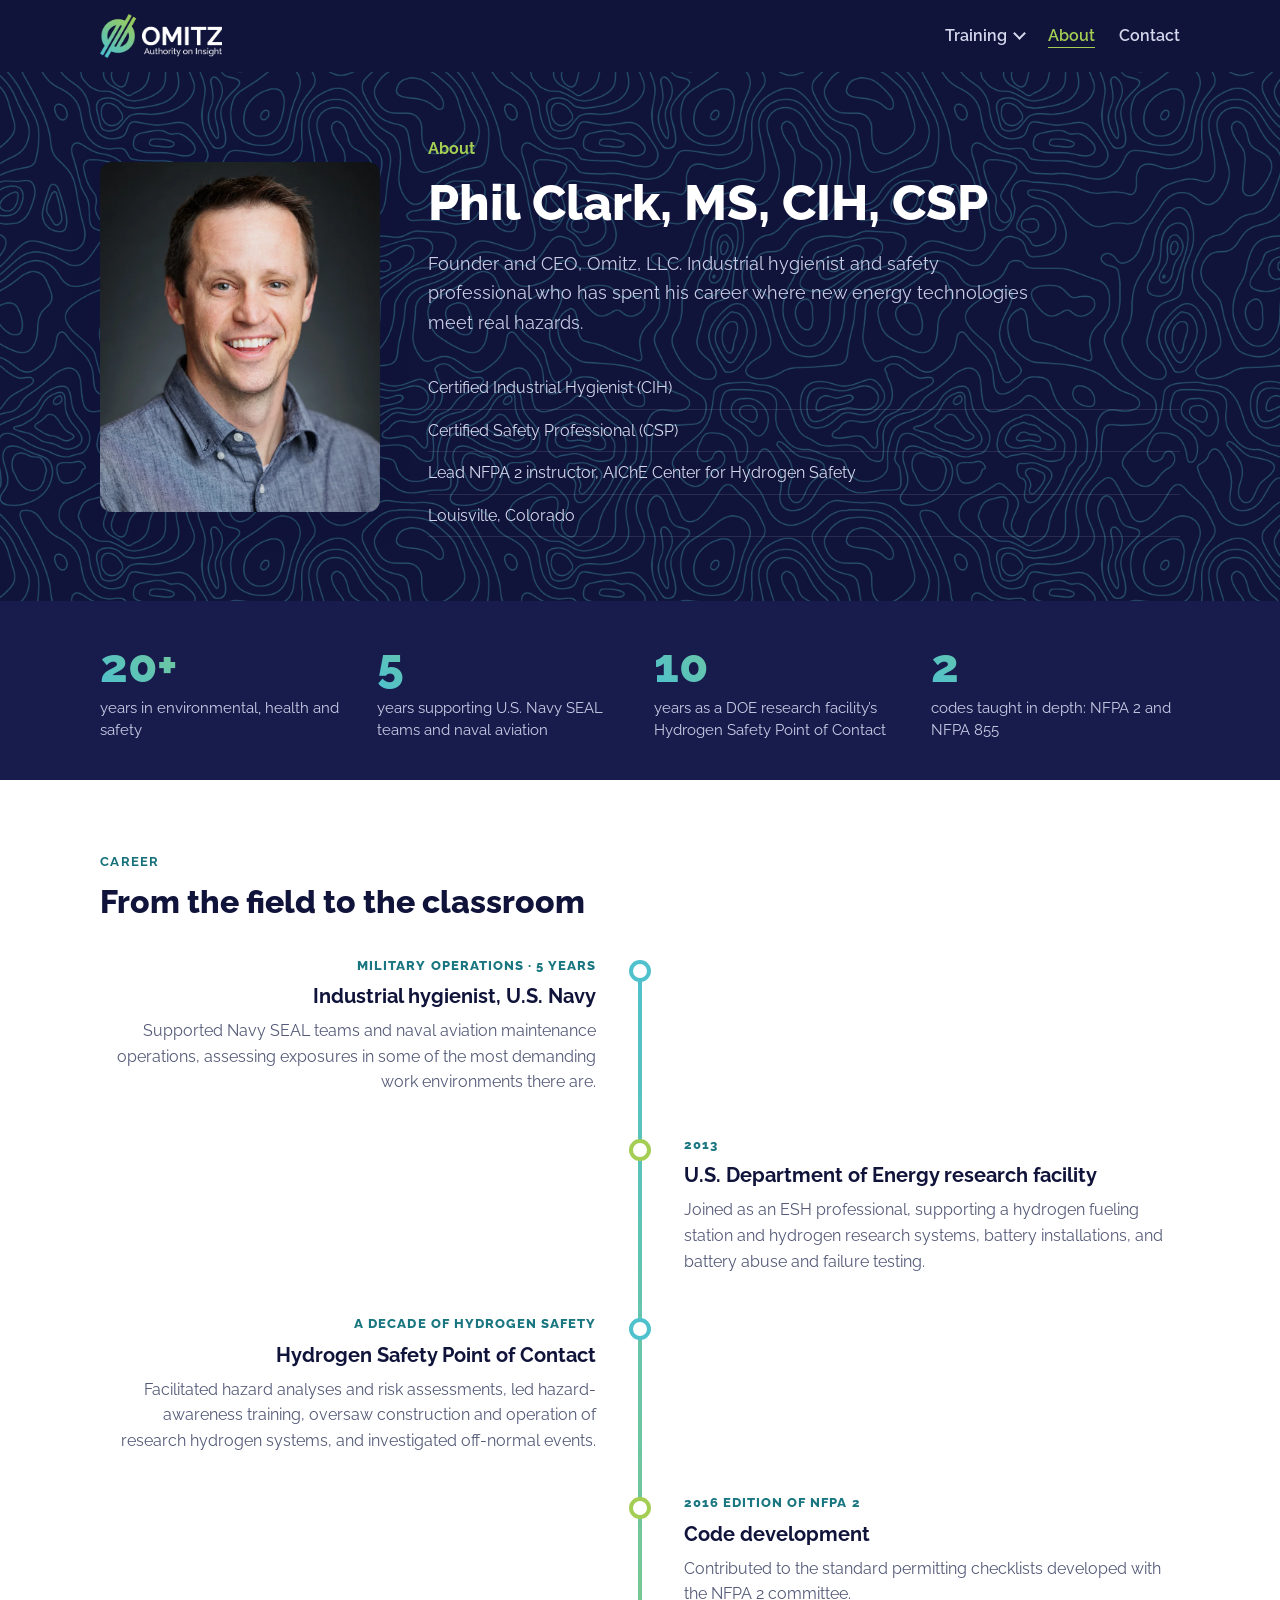
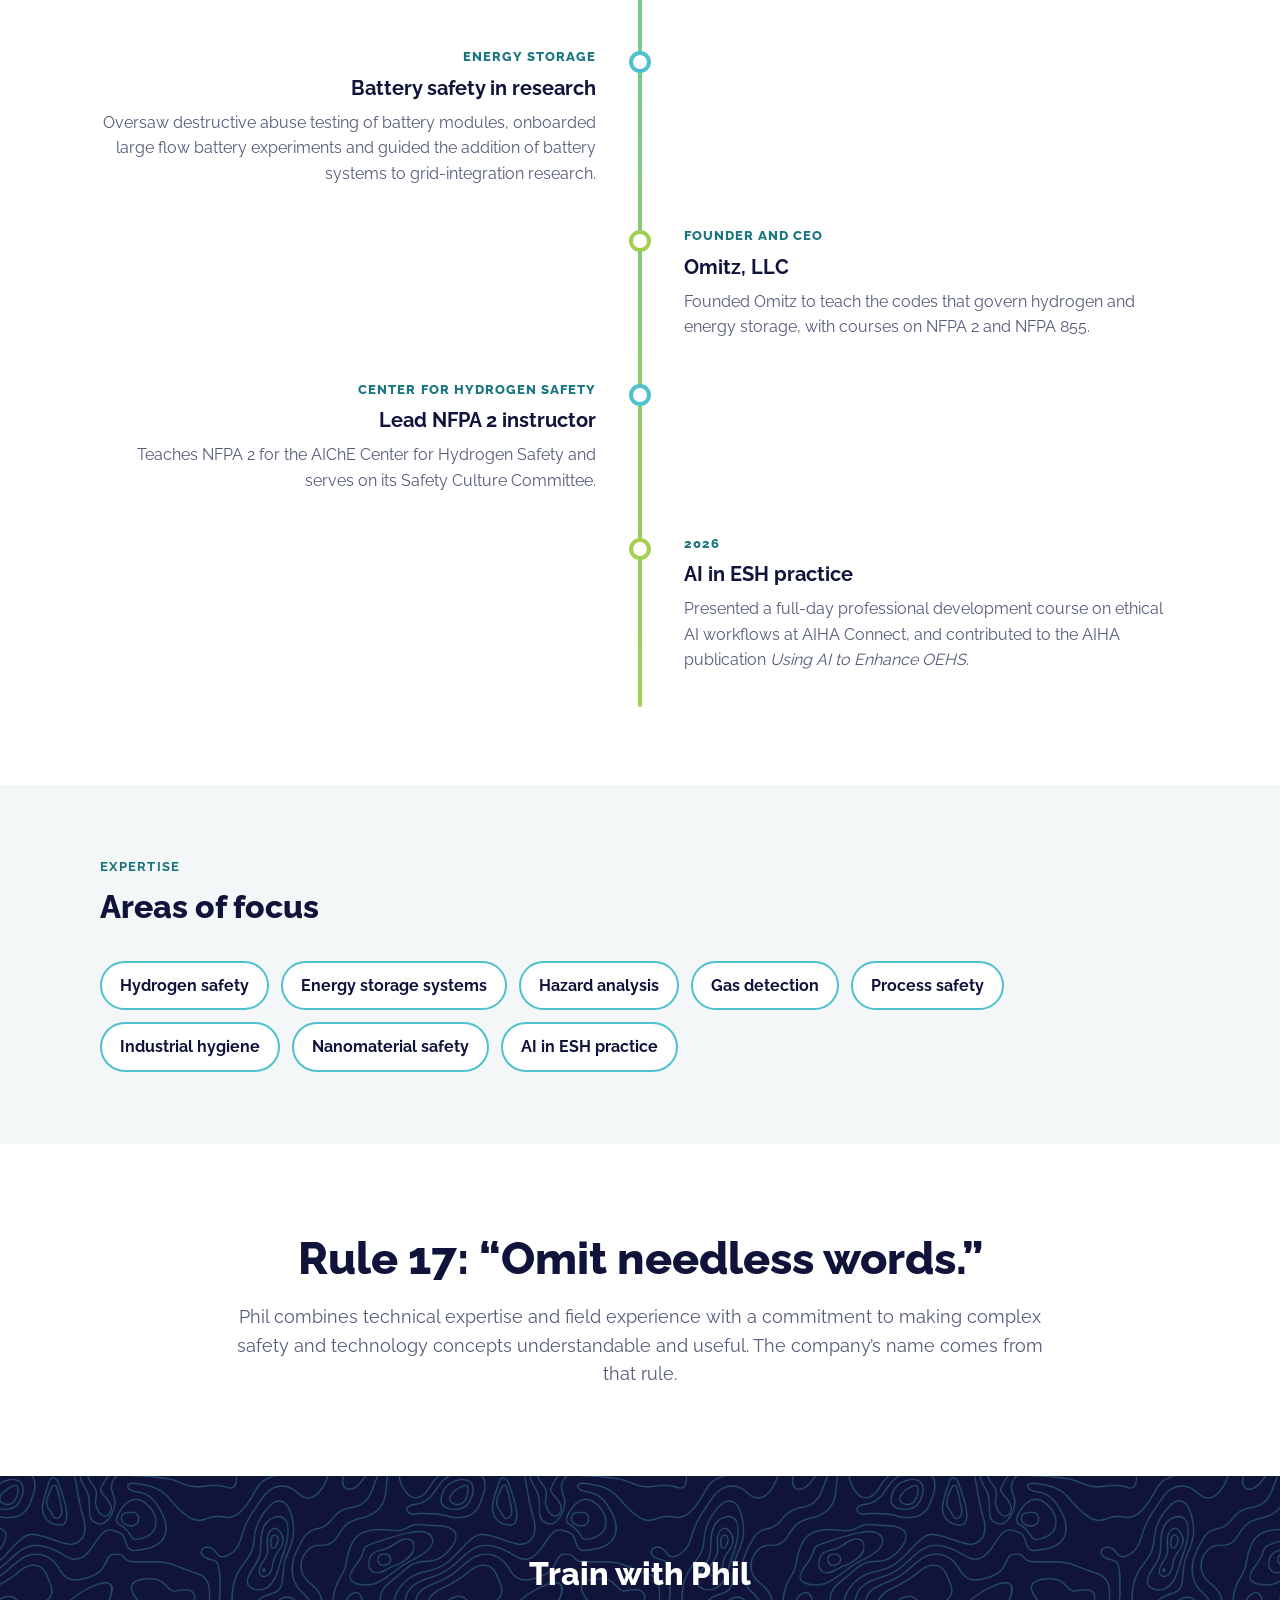
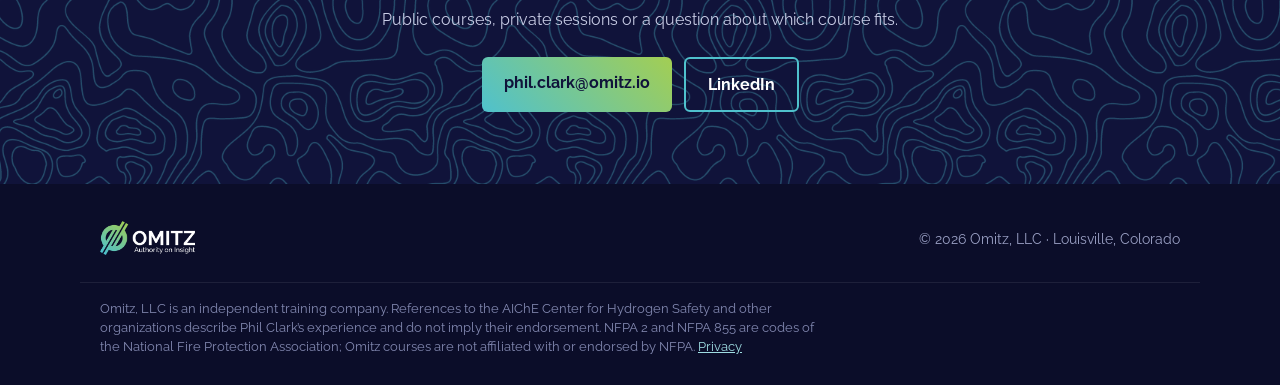
==== commit 841b0580: "Drop Rule 17 from the homepage headline, generalize the lab references, and make contact buttons ope" ====
--- a/about.html
+++ b/about.html
@@ -4,9 +4,9 @@
   <meta charset="utf-8">
   <meta name="viewport" content="width=device-width, initial-scale=1">
   <title>Phil Clark, MS, CIH, CSP: Hydrogen and Energy Storage Safety Instructor | Omitz</title>
-  <meta name="description" content="Phil Clark, MS, CIH, CSP: 20+ years in EHS, hydrogen safety at a national laboratory since 2013, lead NFPA 2 instructor for the AIChE Center for Hydrogen Safety, founder of Omitz.">
+  <meta name="description" content="Phil Clark, MS, CIH, CSP: 20+ years in EHS, hydrogen and energy storage safety at a U.S. Department of Energy research facility since 2013, lead NFPA 2 instructor for the AIChE Center for Hydrogen Safety, founder of Omitz.">
   <meta property="og:title" content="Phil Clark, MS, CIH, CSP: Hydrogen and Energy Storage Safety Instructor | Omitz">
-  <meta property="og:description" content="Phil Clark, MS, CIH, CSP: 20+ years in EHS, hydrogen safety at a national laboratory since 2013, lead NFPA 2 instructor for the AIChE Center for Hydrogen Safety, founder of Omitz.">
+  <meta property="og:description" content="Phil Clark, MS, CIH, CSP: 20+ years in EHS, hydrogen and energy storage safety at a U.S. Department of Energy research facility since 2013, lead NFPA 2 instructor for the AIChE Center for Hydrogen Safety, founder of Omitz.">
   <meta property="og:type" content="website">
   <meta property="og:url" content="https://omitz.io/about.html">
   <meta property="og:image" content="https://omitz.io/assets/og-image.jpg">
@@ -104,7 +104,7 @@
           </ul>
         </div>
         <a href="about.html" aria-current="page">About</a>
-        <a href="#contact">Contact</a>
+        <a href="mailto:phil.clark@omitz.io">Contact</a>
       </nav>
     </div>
   </header>
@@ -130,7 +130,7 @@
       <div class="wrap stat-grid">
         <div><strong>20+</strong><span>years in environmental, health and safety</span></div>
         <div><strong>5</strong><span>years supporting U.S. Navy SEAL teams and naval aviation</span></div>
-        <div><strong>10</strong><span>years as a national laboratory&rsquo;s Hydrogen Safety Point of Contact</span></div>
+        <div><strong>10</strong><span>years as a DOE research facility&rsquo;s Hydrogen Safety Point of Contact</span></div>
         <div><strong>2</strong><span>codes taught in depth: NFPA 2 and NFPA 855</span></div>
       </div>
     </section>
@@ -147,8 +147,8 @@
           </li>
           <li>
             <p class="when">2013</p>
-            <h3>National Laboratory of the Rockies</h3>
-            <p>Joined the laboratory, then the National Renewable Energy Laboratory, specializing in hydrogen safety, energy storage, hazard analysis, gas detection and nanomaterial safety.</p>
+            <h3>U.S. Department of Energy research facility</h3>
+            <p>Joined as an ESH professional, supporting a hydrogen fueling station and hydrogen research systems, battery installations, and battery abuse and failure testing.</p>
           </li>
           <li>
             <p class="when">A decade of hydrogen safety</p>
@@ -227,7 +227,7 @@
       <p>&copy; <span data-year>2026</span> Omitz, LLC &middot; Louisville, Colorado</p>
     </div>
     <div class="wrap footer-note">
-      <p>Omitz, LLC is an independent training company. References to the National Laboratory of the Rockies, the AIChE Center for Hydrogen Safety and other organizations describe Phil Clark&rsquo;s experience and do not imply their endorsement. NFPA 2 and NFPA 855 are codes of the National Fire Protection Association; Omitz courses are not affiliated with or endorsed by NFPA. <a href="privacy.html">Privacy</a></p>
+      <p>Omitz, LLC is an independent training company. References to the AIChE Center for Hydrogen Safety and other organizations describe Phil Clark&rsquo;s experience and do not imply their endorsement. NFPA 2 and NFPA 855 are codes of the National Fire Protection Association; Omitz courses are not affiliated with or endorsed by NFPA. <a href="privacy.html">Privacy</a></p>
     </div>
   </footer>
   <script src="site.js" defer></script>
--- a/style.css
+++ b/style.css
@@ -249,3 +249,115 @@
   .nav-dropdown { left: auto; right: -60px; min-width: 240px; }
 }
 .site-footer a { color: #9fdde3; }
+
+.visually-hidden { position: absolute; width: 1px; height: 1px; padding: 0; margin: -1px; overflow: hidden; clip: rect(0 0 0 0); white-space: nowrap; border: 0; }
+.source-note { margin-top: 16px; font-size: .9rem; }
+.voucher-courses { margin-top: 36px; }
+.voucher-courses a { color: var(--ink); text-decoration: none; }
+.voucher-courses a:hover { color: #16707a; text-decoration: underline; }
+.steps { counter-reset: step; list-style: none; margin: 0; padding: 0; display: grid; grid-template-columns: repeat(4, 1fr); gap: 24px; }
+.steps li { counter-increment: step; position: relative; padding-top: 56px; color: var(--muted); }
+.steps li::before { content: counter(step); position: absolute; top: 0; left: 0; width: 40px; height: 40px; border-radius: 50%; display: grid; place-items: center; background: var(--grad); color: var(--navy); font-weight: 800; }
+.steps strong { display: block; margin-bottom: 6px; color: var(--ink); }
+.announce { padding: 18px 0; background: #e8f3ed; border-bottom: 1px solid var(--line); }
+.announce .wrap { display: flex; flex-wrap: wrap; align-items: center; justify-content: space-between; gap: 12px 24px; }
+.announce p { margin: 0; max-width: 80ch; }
+.announce a { font-weight: 700; white-space: nowrap; }
+@media (max-width: 820px) {
+  .steps { grid-template-columns: 1fr 1fr; }
+}
+@media (max-width: 560px) {
+  .steps { grid-template-columns: 1fr; }
+}
+.glance > div { display: grid; grid-template-columns: 9.5rem 1fr; gap: 16px; }
+.glance dd { text-align: left; }
+@media (max-width: 560px) { .glance > div { grid-template-columns: 1fr; gap: 2px; } }
+.bio-body li { color: var(--muted); font-size: 1.05rem; margin: 6px 0; }
+
+/* Voucher sign-up walkthrough */
+.voucher-hero { padding: 40px 0 48px; }
+.voucher-grid { display: grid; grid-template-columns: 1fr 1.15fr; grid-template-areas: "head video" "steps video"; gap: 0 48px; align-items: start; }
+.voucher-head { grid-area: head; }
+.voucher-video { grid-area: video; align-self: center; }
+.voucher-steps { grid-area: steps; }
+.voucher-hero h1 { font-size: clamp(1.8rem, 3vw, 2.25rem); margin-bottom: 12px; }
+.voucher-hero .lede { font-size: 1rem; margin-bottom: 16px; }
+.voucher-video figcaption { color: #c9cde6; font-size: .9rem; }
+.quick-steps { counter-reset: q; list-style: none; margin: 0 0 22px; padding: 0; }
+.quick-steps li { counter-increment: q; position: relative; padding: 5px 0 5px 40px; color: #c9cde6; line-height: 1.45; }
+.quick-steps li::before { content: counter(q); position: absolute; left: 0; top: 4px; width: 28px; height: 28px; border-radius: 50%; display: grid; place-items: center; background: var(--grad); color: var(--navy); font-weight: 800; font-size: .9rem; }
+.quick-steps strong { color: #fff; }
+.quick-steps a { color: #9fdde3; }
+.quick-steps .key-step { margin: 4px 0; padding: 8px 10px 8px 48px; border-radius: 8px; background: rgba(163,206,83,.16); border: 1px solid var(--green); color: #fff; }
+.quick-steps .key-step::before { left: 10px; top: 8px; }
+.quick-steps .key-step strong { color: var(--green); }
+
+.walkthrough .narrow { max-width: 860px; }
+.tailor-note { margin: 0 0 36px; padding: 18px 22px; border-left: 5px solid var(--green); border-radius: 6px; background: #f3f8e9; }
+.tailor-note p { margin: 0; }
+.walk-steps { counter-reset: w; list-style: none; margin: 0; padding: 0; }
+.walk-steps > li { counter-increment: w; position: relative; padding: 0 0 36px 60px; }
+.walk-steps > li::before { content: counter(w); position: absolute; left: 0; top: -2px; width: 40px; height: 40px; border-radius: 50%; display: grid; place-items: center; background: var(--grad); color: var(--navy); font-weight: 800; }
+.walk-steps h3 { margin: 4px 0 10px; font-size: 1.3rem; }
+.walk-steps p, .walk-steps ul { color: var(--muted); }
+.walk-steps ul { padding-left: 20px; }
+.walk-steps ul li { margin: 6px 0; }
+.walk-steps strong { color: var(--ink); }
+.walk-steps .key-step h3 { color: #1a7680; }
+.example { margin: 20px 0; border: 1px solid var(--line); border-radius: 10px; background: #fff; overflow: hidden; }
+.example-head { display: flex; align-items: center; justify-content: space-between; gap: 12px; padding: 12px 16px; background: var(--panel); border-bottom: 1px solid var(--line); }
+.example-head h4 { margin: 0; font-size: 1rem; }
+.example-q { margin: 12px 16px 0; font-size: .88rem; font-style: italic; }
+.example-text { margin: 10px 16px 16px; white-space: pre-wrap; color: var(--ink); font-size: .98rem; line-height: 1.6; }
+.copy-btn { flex: none; font: inherit; font-weight: 700; font-size: .9rem; padding: 6px 14px; border-radius: 6px; border: 2px solid var(--teal); background: #fff; color: var(--ink); cursor: pointer; }
+.copy-btn:hover { background: #e9f7f8; }
+.copy-btn[data-done] { border-color: var(--green); background: #f3f8e9; }
+
+@media (max-width: 900px) {
+  .voucher-grid { grid-template-columns: 1fr; grid-template-areas: "head" "video" "steps"; }
+  .voucher-video { margin: 4px 0 24px; }
+}
+@media (max-width: 560px) {
+  .voucher-hero { padding: 28px 0 40px; }
+  .voucher-hero .lede { display: none; }
+  .walk-steps > li { padding-left: 0; padding-top: 52px; }
+  .example-head { flex-wrap: wrap; }
+}
+.example-text mark { background: #fff3c4; color: inherit; padding: 0 2px; border-radius: 3px; }
+
+[hidden] { display: none !important; }
+
+/* Voucher callout: used on the homepage (overlapping the hero) and the course pages */
+.voucher-callout { padding: 40px 0; background: var(--panel); }
+.voucher-callout.vc-overlap { position: relative; z-index: 2; margin-top: -64px; padding: 0 0 8px; background: linear-gradient(transparent 64px, var(--navy-2) 64px); }
+.vc-overlap + .credentials { padding-top: 40px; }
+.vc-card { position: relative; display: grid; grid-template-columns: 1fr auto; gap: 8px 32px; align-items: center; padding: 30px 32px 26px; border-radius: 14px; background: #fff; border: 3px solid var(--green); box-shadow: 0 18px 44px rgba(16,19,58,.28); }
+.vc-badge { position: absolute; top: -16px; left: 28px; margin: 0; padding: 5px 14px; border-radius: 999px; background: var(--green); color: var(--navy); font-weight: 800; font-size: .85rem; letter-spacing: .03em; box-shadow: 0 4px 12px rgba(16,19,58,.2); }
+.vc-text h2 { margin: 0 0 6px; font-size: 1.45rem; line-height: 1.25; }
+.vc-text p { margin: 0; color: var(--muted); }
+.vc-text strong { color: var(--ink); }
+.vc-actions { display: flex; flex-direction: column; gap: 10px; }
+.vc-actions .button { text-align: center; }
+.button.vc-ghost { background: #fff; color: var(--ink); border: 2px solid var(--teal); }
+
+.home-title { font-size: clamp(1.9rem, 3.6vw, 2.75rem); }
+.home-hero { padding-bottom: 104px; }
+
+.vc-pill { margin: 0 0 22px; }
+.vc-pill a { display: inline-block; padding: 8px 16px; border-radius: 999px; background: var(--green); color: var(--navy); text-decoration: none; font-weight: 600; box-shadow: 0 6px 16px rgba(0,0,0,.25); }
+.vc-pill a:hover { background: #b6dc6e; }
+.course-hero .actions .button.ghost { margin-left: 0; }
+.vc-price-note { margin: 14px 0 0; padding: 14px 18px; border-left: 5px solid var(--green); border-radius: 6px; background: #f3f8e9; }
+
+.voucher-video img { width: 100%; height: auto; aspect-ratio: 16 / 9; border-radius: 12px; background: #fff; box-shadow: 0 20px 40px rgba(0,0,0,.35); }
+.gif-toggle { font: inherit; font-size: .85rem; font-weight: 700; padding: 4px 12px; margin-right: 12px; border-radius: 6px; border: 1px solid #59618b; background: transparent; color: #fff; cursor: pointer; }
+.voucher-video figcaption a { color: #9fdde3; }
+
+@media (max-width: 820px) {
+  .vc-card { grid-template-columns: 1fr; padding: 30px 22px 22px; }
+  .vc-actions { flex-direction: row; flex-wrap: wrap; }
+}
+@media (max-width: 560px) {
+  .home-hero .hero-img { display: none; }
+  .home-title { font-size: 1.75rem; }
+}
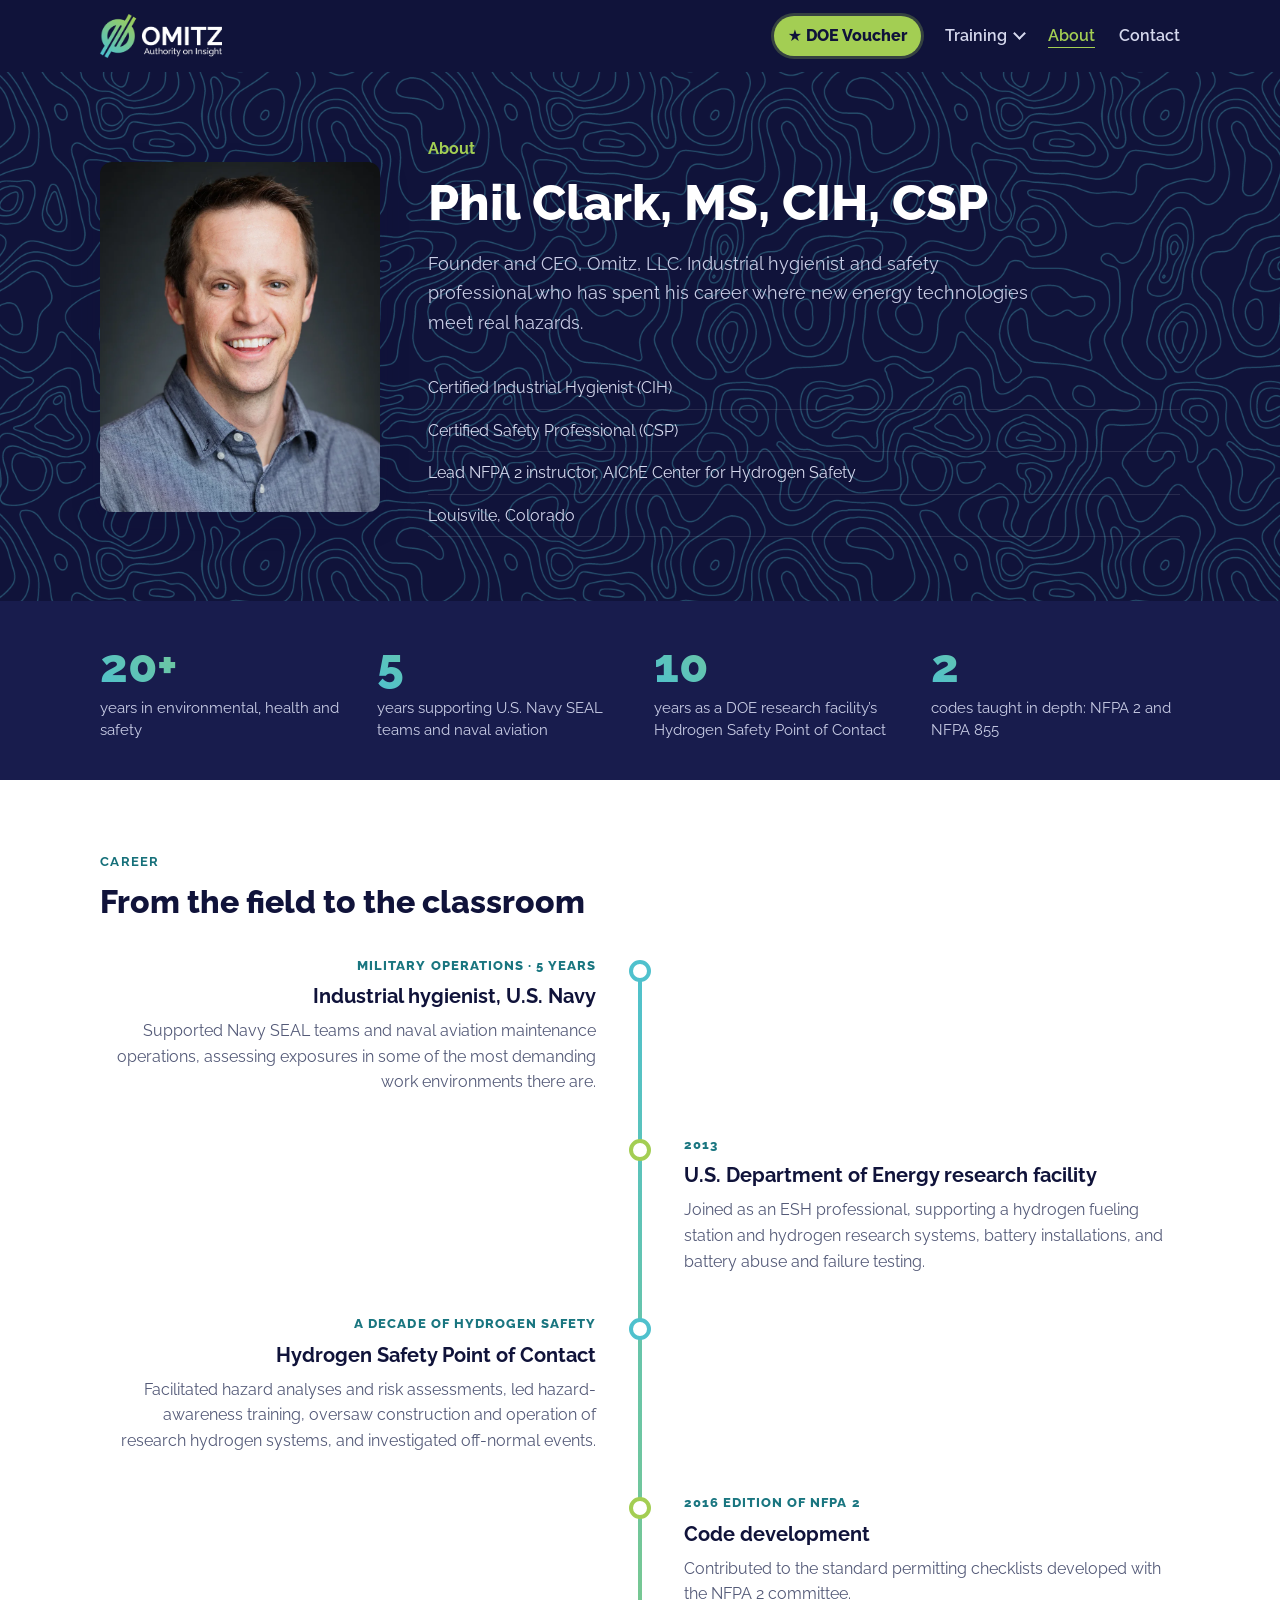
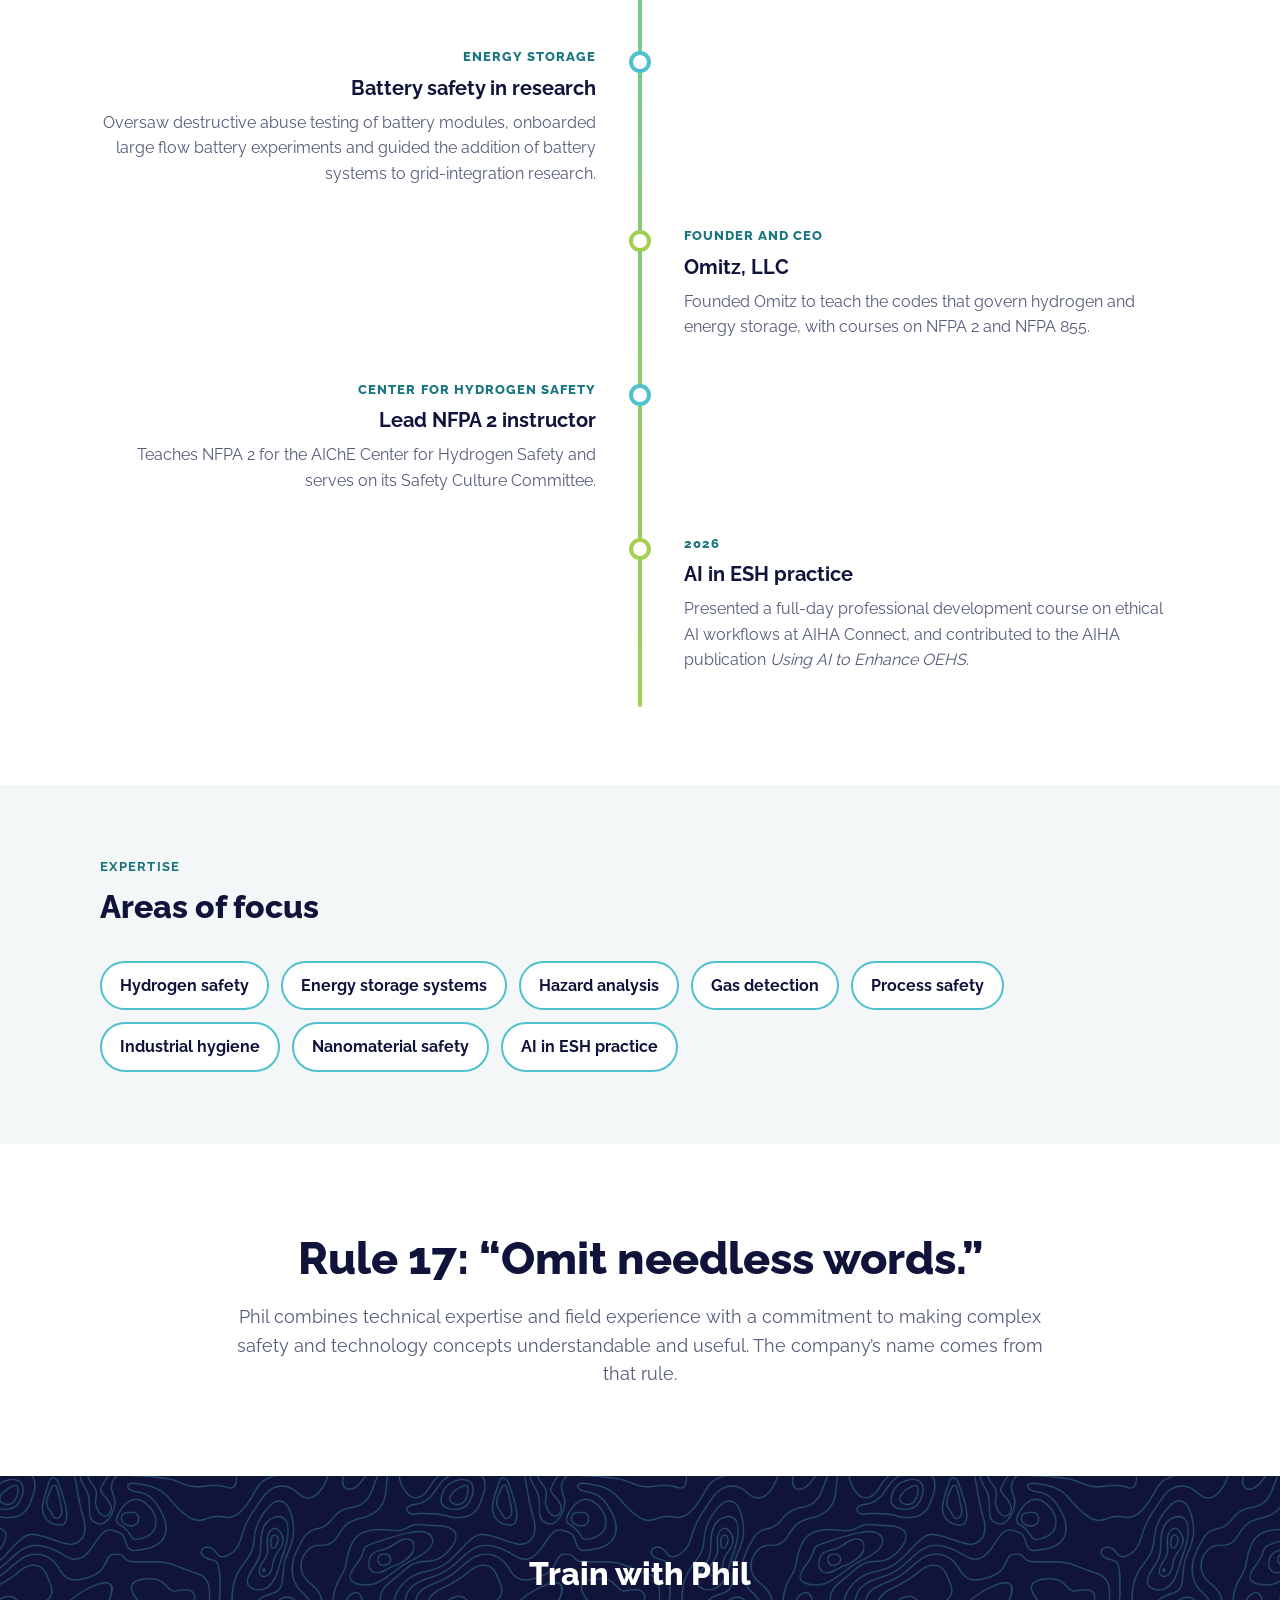
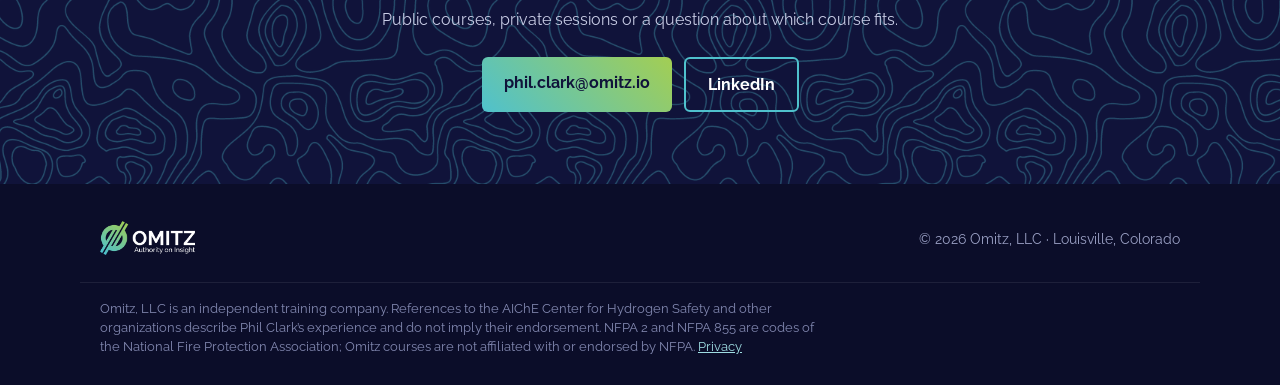
==== commit 49d8e622: "Add a starred DOE Voucher link to the main nav on every page Bold green pill, first in the nav; shor" ====
--- a/about.html
+++ b/about.html
@@ -17,7 +17,7 @@
   <link rel="canonical" href="https://omitz.io/about.html">
   <link rel="icon" type="image/png" href="assets/favicon.png">
   <link rel="preload" href="assets/fonts/raleway-latin.woff2" as="font" type="font/woff2" crossorigin>
-  <link rel="stylesheet" href="style.css">
+  <link rel="stylesheet" href="style.css?v=20261111b">
   <script type="application/ld+json">
 {
  "@context": "https://schema.org",
@@ -95,6 +95,7 @@
     <div class="wrap">
       <a class="logo" href="index.html"><img src="assets/logo-white.png" alt="Omitz, Authority on Insight" width="160" height="57"></a>
       <nav aria-label="Main navigation">
+        <a class="nav-voucher" href="doe-voucher.html" data-until="2026-12-16T20:00:00Z"><span aria-hidden="true">&#9733;</span> <span class="nv-long">DOE </span>Voucher</a>
         <div class="nav-menu">
           <button type="button" class="nav-toggle" aria-expanded="false" aria-controls="training-menu">Training</button>
           <ul id="training-menu" class="nav-dropdown">
@@ -230,6 +231,6 @@
       <p>Omitz, LLC is an independent training company. References to the AIChE Center for Hydrogen Safety and other organizations describe Phil Clark&rsquo;s experience and do not imply their endorsement. NFPA 2 and NFPA 855 are codes of the National Fire Protection Association; Omitz courses are not affiliated with or endorsed by NFPA. <a href="privacy.html">Privacy</a></p>
     </div>
   </footer>
-  <script src="site.js" defer></script>
+  <script src="site.js?v=20261111b" defer></script>
 </body>
 </html>
--- a/style.css
+++ b/style.css
@@ -361,3 +361,24 @@
   .home-hero .hero-img { display: none; }
   .home-title { font-size: 1.75rem; }
 }
+
+/* Starred DOE Voucher link in the main nav (hides after the deadline via data-until) */
+nav a.nav-voucher { margin-left: 0; padding: 7px 14px; border-radius: 999px; background: var(--green); color: var(--navy); font-weight: 800; text-decoration: none; box-shadow: 0 0 0 3px rgba(163,206,83,.25); }
+nav a.nav-voucher:hover, nav a.nav-voucher[aria-current="page"] { background: #b6dc6e; color: var(--navy); text-decoration: none; }
+nav a.nav-voucher span[aria-hidden] { color: var(--navy); }
+@media (max-width: 560px) {
+  nav a.nav-voucher { padding: 5px 10px; font-size: .9rem; }
+  .nv-long { display: none; }
+  .site-header .logo img { height: 28px; }
+  nav a, .nav-menu { margin-left: 10px; }
+  .nav-toggle, nav a { font-size: .9rem; }
+}
+nav a, .nav-toggle { white-space: nowrap; }
+@media (max-width: 560px) {
+  .site-header .wrap { padding: 0 12px; }
+  .site-header .logo img { height: 24px; }
+  nav a, .nav-menu { margin-left: 9px; }
+  .nav-toggle, nav a { font-size: .85rem; }
+  .nav-toggle::after { margin-left: 5px; }
+  nav a.nav-voucher { padding: 4px 9px; margin-left: 0; }
+}
